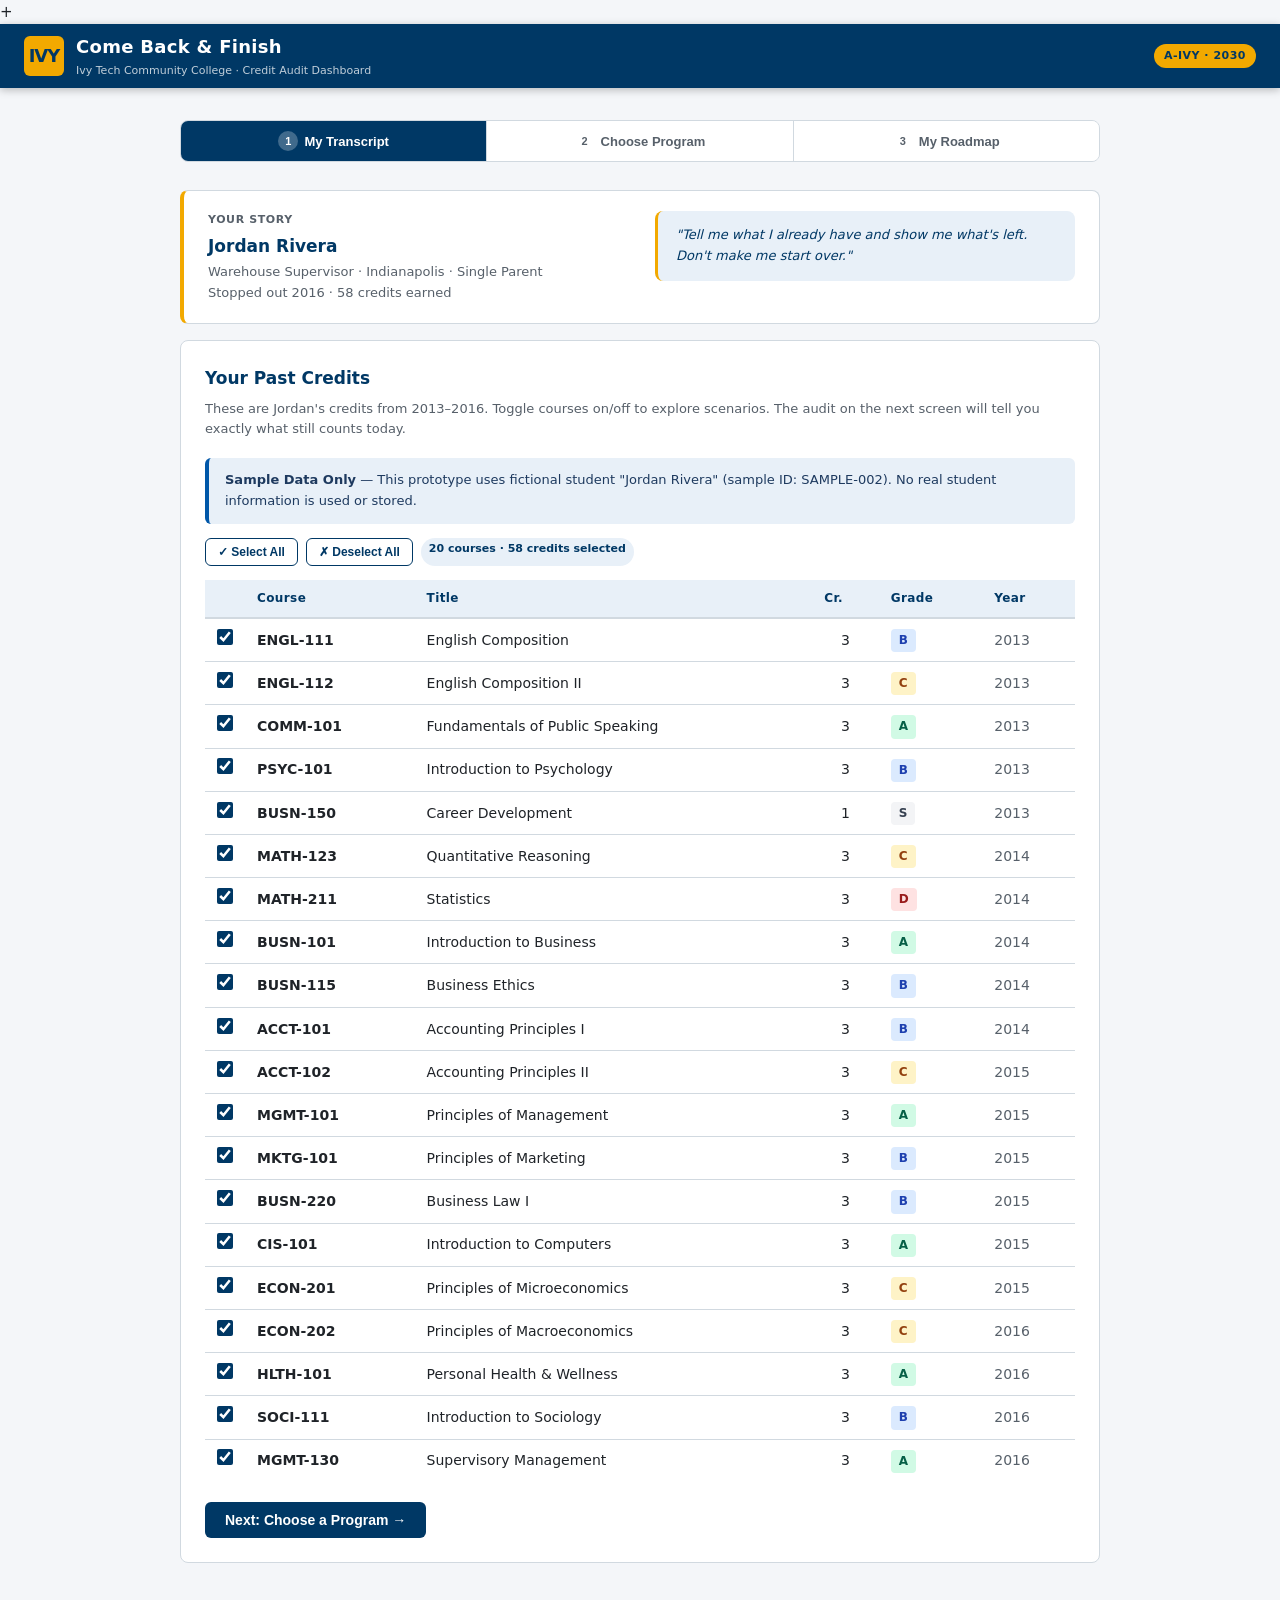
==== Final Prototype.html @ 8b67e79b "Add files via upload" ====
<!DOCTYPE html>
<html lang="en">
<head>
  <meta charset="UTF-8" />
  <meta name="viewport" content="width=device-width, initial-scale=1.0" />
+  <title>Come Back &amp; Finish — Ivy Tech Credit Audit Dashboard</title>
  <style>
    *, *::before, *::after { box-sizing: border-box; margin: 0; padding: 0; }

    :root {
      --ivy-blue:   #003865;
      --ivy-gold:   #F2A900;
      --ivy-light:  #E8F0F8;
      --accent:     #0057A8;
      --success:    #1A7F4B;
      --warning:    #B45309;
      --danger:     #C0392B;
      --muted:      #57606a;
      --border:     #d1d9e0;
      --bg:         #f4f6f9;
      --surface:    #ffffff;
      --text:       #1f2328;
      --radius:     8px;
    }

    body {
      font-family: -apple-system, "Segoe UI", system-ui, sans-serif;
      font-size: 15px;
      line-height: 1.6;
      background: var(--bg);
      color: var(--text);
      min-height: 100vh;
    }

    header {
      background: var(--ivy-blue);
      color: #fff;
      padding: 0 24px;
      display: flex;
      align-items: center;
      justify-content: space-between;
      height: 64px;
      position: sticky;
      top: 0;
      z-index: 100;
      box-shadow: 0 2px 8px rgba(0,0,0,.25);
    }
    .header-brand { display: flex; align-items: center; gap: 12px; }
    .header-brand .logo-mark {
      background: var(--ivy-gold);
      color: var(--ivy-blue);
      font-weight: 800;
      font-size: 18px;
      width: 40px; height: 40px;
      border-radius: 6px;
      display: flex; align-items: center; justify-content: center;
      letter-spacing: -1px;
    }
    .header-brand h1 { font-size: 18px; font-weight: 700; letter-spacing: .3px; }
    .header-brand p  { font-size: 11px; opacity: .75; }
    .header-badge {
      background: var(--ivy-gold);
      color: var(--ivy-blue);
      font-size: 11px;
      font-weight: 700;
      padding: 3px 10px;
      border-radius: 20px;
      letter-spacing: .5px;
    }

    .wrapper { max-width: 960px; margin: 0 auto; padding: 32px 20px 60px; }

    .steps {
      display: flex;
      gap: 0;
      margin-bottom: 28px;
      border-radius: var(--radius);
      overflow: hidden;
      border: 1px solid var(--border);
    }
    .step-btn {
      flex: 1;
      padding: 10px 6px;
      background: var(--surface);
      border: none;
      cursor: pointer;
      font-size: 13px;
      font-weight: 600;
      color: var(--muted);
      border-right: 1px solid var(--border);
      transition: background .2s, color .2s;
      display: flex; align-items: center; justify-content: center; gap: 6px;
    }
    .step-btn:last-child { border-right: none; }
    .step-btn.active { background: var(--ivy-blue); color: #fff; }
    .step-btn.done   { background: var(--success);  color: #fff; }
    .step-num {
      width: 20px; height: 20px;
      border-radius: 50%;
      background: rgba(255,255,255,.25);
      font-size: 11px;
      display: flex; align-items: center; justify-content: center;
      font-weight: 800;
      flex-shrink: 0;
    }

    .card {
      background: var(--surface);
      border: 1px solid var(--border);
      border-radius: var(--radius);
      padding: 24px;
      margin-bottom: 20px;
    }
    .card h2 { font-size: 17px; color: var(--ivy-blue); margin-bottom: 6px; }
    .card p.sub { font-size: 13px; color: var(--muted); margin-bottom: 18px; }

    .view { display: none; }
    .view.active { display: block; }

    table { width: 100%; border-collapse: collapse; font-size: 14px; }
    thead th {
      background: var(--ivy-light);
      color: var(--ivy-blue);
      padding: 9px 12px;
      text-align: left;
      font-weight: 700;
      font-size: 12px;
      letter-spacing: .4px;
      border-bottom: 2px solid var(--border);
    }
    tbody tr { border-bottom: 1px solid var(--border); }
    tbody tr:last-child { border-bottom: none; }
    tbody td { padding: 9px 12px; vertical-align: middle; }
    tbody tr:hover { background: #fafbfc; }

    .grade-badge {
      display: inline-block;
      padding: 2px 8px;
      border-radius: 4px;
      font-size: 12px;
      font-weight: 700;
    }
    .grade-A { background: #d1fae5; color: #065f46; }
    .grade-B { background: #dbeafe; color: #1e40af; }
    .grade-C { background: #fef3c7; color: #92400e; }
    .grade-D { background: #fee2e2; color: #991b1b; }
    .grade-F { background: #f3f4f6; color: #374151; }

    .req-category { margin-bottom: 24px; }
    .req-category h3 {
      font-size: 13px;
      font-weight: 700;
      text-transform: uppercase;
      letter-spacing: .6px;
      color: var(--muted);
      margin-bottom: 10px;
      padding-bottom: 6px;
      border-bottom: 1px solid var(--border);
    }
    .req-item {
      display: flex;
      align-items: flex-start;
      gap: 12px;
      padding: 10px 12px;
      border-radius: 6px;
      margin-bottom: 6px;
      border: 1px solid transparent;
    }
    .req-item.satisfied    { background: #f0fdf4; border-color: #bbf7d0; }
    .req-item.not-satisfied{ background: #fff8f0; border-color: #fed7aa; }
    .req-item.grade-fail   { background: #fef2f2; border-color: #fecaca; }
    .req-icon { font-size: 18px; flex-shrink: 0; margin-top: 1px; }
    .req-info { flex: 1; }
    .req-info .req-title { font-weight: 600; font-size: 14px; }
    .req-info .req-meta  { font-size: 12px; color: var(--muted); margin-top: 2px; }
    .req-credits { font-size: 13px; font-weight: 700; color: var(--muted); flex-shrink: 0; }

    .progress-hero {
      background: linear-gradient(135deg, var(--ivy-blue) 0%, #005aa7 100%);
      color: #fff;
      border-radius: var(--radius);
      padding: 28px 24px;
      margin-bottom: 20px;
      display: flex;
      gap: 32px;
      align-items: center;
      flex-wrap: wrap;
    }
    .progress-hero .big-num   { font-size: 52px; font-weight: 800; line-height: 1; }
    .progress-hero .big-label { font-size: 13px; opacity: .8; margin-top: 4px; }
    .progress-hero .divider   { width: 1px; background: rgba(255,255,255,.2); align-self: stretch; }
    .progress-hero .stats     { display: flex; gap: 28px; flex-wrap: wrap; }
    .progress-hero .stat .val { font-size: 28px; font-weight: 700; }
    .progress-hero .stat .lbl { font-size: 12px; opacity: .75; }

    .progress-bar-wrap { margin-bottom: 20px; }
    .progress-bar-wrap label { font-size: 13px; font-weight: 600; color: var(--muted); display: flex; justify-content: space-between; margin-bottom: 6px; }
    .progress-bar-track { height: 14px; background: var(--border); border-radius: 99px; overflow: hidden; }
    .progress-bar-fill  { height: 100%; border-radius: 99px; background: var(--ivy-gold); transition: width .6s ease; }

    .alert { padding: 12px 16px; border-radius: 6px; font-size: 13px; margin-bottom: 14px; border-left: 4px solid; }
    .alert-warn    { background: #fffbeb; border-color: var(--ivy-gold); color: #78350f; }
    .alert-info    { background: var(--ivy-light); border-color: var(--accent); color: #1e3a5f; }
    .alert-success { background: #f0fdf4; border-color: var(--success); color: #064e3b; }

    .btn {
      display: inline-flex; align-items: center; gap: 7px;
      padding: 10px 20px;
      border-radius: 6px;
      font-size: 14px;
      font-weight: 600;
      cursor: pointer;
      border: none;
      transition: opacity .15s, transform .1s;
    }
    .btn:hover  { opacity: .88; }
    .btn:active { transform: scale(.97); }
    .btn-primary   { background: var(--ivy-blue); color: #fff; }
    .btn-secondary { background: var(--ivy-gold); color: var(--ivy-blue); }
    .btn-outline   { background: transparent; color: var(--ivy-blue); border: 1px solid var(--ivy-blue); }
    .btn-row { display: flex; gap: 10px; flex-wrap: wrap; margin-top: 20px; }

    select {
      padding: 9px 12px;
      border: 1px solid var(--border);
      border-radius: 6px;
      font-size: 14px;
      background: var(--surface);
      color: var(--text);
      width: 100%;
      max-width: 420px;
    }
    .form-group { margin-bottom: 16px; }
    .form-group label { display: block; font-size: 13px; font-weight: 600; margin-bottom: 5px; color: var(--muted); }

    .transcript-actions { display: flex; gap: 8px; margin-bottom: 14px; }
    .tag { display: inline-block; padding: 2px 8px; border-radius: 20px; font-size: 11px; font-weight: 700; background: var(--ivy-light); color: var(--ivy-blue); }

    .legend { display: flex; gap: 16px; flex-wrap: wrap; margin-bottom: 16px; font-size: 12px; }
    .legend-item { display: flex; align-items: center; gap: 5px; }
    .legend-dot  { width: 12px; height: 12px; border-radius: 3px; }

    /* ── Advisor Finding Cards ───────────────────────────────── */
    .finding {
      background: var(--surface);
      border: 1px solid var(--border);
      border-radius: var(--radius);
      margin-bottom: 16px;
      overflow: hidden;
    }
    .finding-header {
      display: flex;
      align-items: center;
      gap: 12px;
      padding: 14px 18px;
      cursor: pointer;
      user-select: none;
    }
    .finding-header:hover { background: #fafbfc; }
    .finding-num {
      width: 28px; height: 28px;
      border-radius: 50%;
      display: flex; align-items: center; justify-content: center;
      font-size: 13px; font-weight: 800;
      flex-shrink: 0;
    }
    .finding-title { font-weight: 700; font-size: 15px; flex: 1; }
    .finding-toggle { font-size: 18px; color: var(--muted); transition: transform .2s; }
    .finding.open .finding-toggle { transform: rotate(180deg); }
    .finding-body { display: none; padding: 0 18px 18px; }
    .finding.open .finding-body { display: block; }
    .finding-row {
      display: flex; gap: 10px;
      padding: 10px 0;
      border-bottom: 1px solid var(--border);
      font-size: 13px;
    }
    .finding-row:last-child { border-bottom: none; }
    .finding-row .fr-label { font-weight: 600; min-width: 110px; flex-shrink: 0; color: var(--muted); font-size: 12px; padding-top: 2px; }
    .finding-row .fr-val   { flex: 1; }
    .schedule-pill {
      display: inline-block;
      padding: 3px 10px;
      border-radius: 20px;
      font-size: 12px;
      font-weight: 600;
      margin: 2px 3px 2px 0;
    }
    .pill-online  { background: #dbeafe; color: #1e40af; }
    .pill-evening { background: #ede9fe; color: #5b21b6; }
    .pill-hybrid  { background: #fef3c7; color: #92400e; }
    .pill-weekend { background: #d1fae5; color: #065f46; }
    .cred-badge {
      display: inline-flex; align-items: center; gap: 6px;
      padding: 6px 12px;
      border-radius: 6px;
      font-size: 13px;
      font-weight: 600;
      margin-bottom: 8px;
    }
    .cred-earned  { background: #d1fae5; color: #065f46; border: 1px solid #6ee7b7; }
    .cred-close   { background: #fef3c7; color: #92400e; border: 1px solid #fcd34d; }
    .hold-box {
      background: #fff8f0;
      border: 1px solid #fed7aa;
      border-radius: 6px;
      padding: 14px 16px;
      margin-bottom: 12px;
    }
    .hold-box .hold-type { font-weight: 700; font-size: 14px; color: var(--danger); margin-bottom: 4px; }
    .hold-box .hold-desc { font-size: 13px; color: var(--text); }

    @media print {
      header, .steps, .btn-row, .transcript-actions { display: none !important; }
      .view { display: block !important; }
      body  { background: #fff; }
    }
    @media (max-width: 600px) {
      .progress-hero { flex-direction: column; gap: 16px; }
      .progress-hero .divider { display: none; }
    }
  </style>
</head>
<body>

<header>
  <div class="header-brand">
    <div class="logo-mark">IVY</div>
    <div>
      <h1>Come Back &amp; Finish</h1>
      <p>Ivy Tech Community College · Credit Audit Dashboard</p>
    </div>
  </div>
  <span class="header-badge">A-IVY · 2030</span>
</header>

<div class="wrapper">

  <div class="steps">
    <button class="step-btn active" onclick="goTo(0)" id="tab0"><span class="step-num">1</span> My Transcript</button>
    <button class="step-btn"        onclick="goTo(1)" id="tab1"><span class="step-num">2</span> Choose Program</button>
    <button class="step-btn"        onclick="goTo(2)" id="tab2"><span class="step-num">3</span> My Roadmap</button>
  </div>

  <!-- VIEW 0 — TRANSCRIPT -->
  <div class="view active" id="view0">
    <div class="card" style="border-left:4px solid var(--ivy-gold);margin-bottom:16px;padding:20px 24px;">
      <div style="display:flex;align-items:flex-start;gap:16px;flex-wrap:wrap;">
        <div style="flex:1;min-width:220px;">
          <div style="font-size:11px;font-weight:700;text-transform:uppercase;letter-spacing:.6px;color:var(--muted);margin-bottom:4px;">Your Story</div>
          <div style="font-size:17px;font-weight:700;color:var(--ivy-blue);">Jordan Rivera</div>
          <div style="font-size:13px;color:var(--muted);margin-top:2px;">Warehouse Supervisor · Indianapolis · Single Parent</div>
          <div style="font-size:13px;color:var(--muted);">Stopped out 2016 · 58 credits earned</div>
        </div>
        <div style="background:var(--ivy-light);border-radius:8px;padding:14px 18px;font-size:13px;color:var(--ivy-blue);max-width:420px;font-style:italic;border-left:3px solid var(--ivy-gold);">
          "Tell me what I already have and show me what's left. Don't make me start over."
        </div>
      </div>
    </div>

    <div class="card">
      <h2>Your Past Credits</h2>
      <p class="sub">These are Jordan's credits from 2013–2016. Toggle courses on/off to explore scenarios. The audit on the next screen will tell you exactly what still counts today.</p>

      <div class="alert alert-info">
        <strong>Sample Data Only</strong> — This prototype uses fictional student "Jordan Rivera" (sample ID: SAMPLE-002). No real student information is used or stored.
      </div>

      <div class="transcript-actions">
        <button class="btn btn-outline" style="font-size:12px;padding:6px 12px;" onclick="toggleAll(true)">✓ Select All</button>
        <button class="btn btn-outline" style="font-size:12px;padding:6px 12px;" onclick="toggleAll(false)">✗ Deselect All</button>
        <span class="tag" id="selected-count">14 courses selected</span>
      </div>

      <table>
        <thead>
          <tr>
            <th></th>
            <th>Course</th>
            <th>Title</th>
            <th>Cr.</th>
            <th>Grade</th>
            <th>Year</th>
          </tr>
        </thead>
        <tbody id="transcript-tbody"></tbody>
      </table>

      <div class="btn-row">
        <button class="btn btn-primary" onclick="goTo(1)">Next: Choose a Program →</button>
      </div>
    </div>
  </div>

  <!-- VIEW 1 — PROGRAM SELECTION -->
  <div class="view" id="view1">
    <div class="card">
      <h2>Choose Your Target Program</h2>
      <p class="sub">Jordan needs a credential for a promotion. Select the program below — the audit will show exactly which of Jordan's 58 credits still count toward it today.</p>

      <div class="form-group">
        <label for="program-select">Program (2024–2025 Catalog)</label>
        <select id="program-select" onchange="onProgramChange()">
          <option value="BUSA-AAS-2024">Business Administration AAS</option>
          <option value="MGMT-CERT-2024">Business Management Certificate</option>
          <option value="ACCT-AAS-2024">Accounting AAS</option>
        </select>
      </div>

      <div id="program-info-box" class="alert alert-info" style="margin-top:0;"></div>

      <div class="btn-row">
        <button class="btn btn-outline" onclick="goTo(0)">← Back</button>
        <button class="btn btn-primary" onclick="runAnalysis()">Analyze My Credits →</button>
      </div>
    </div>
  </div>

  <!-- VIEW 2 — ROADMAP RESULTS -->
  <div class="view" id="view2">
    <div id="results-hero"></div>
    <div id="results-progress"></div>
    <div id="results-alerts"></div>

    <!-- THREE AUDIT SECTIONS -->
    <div id="section-apply"></div>
    <div id="section-expired"></div>
    <div id="section-needed"></div>

    <div class="card" style="border-left:4px solid var(--ivy-gold);">
      <h2>📅 Suggested Next Steps</h2>
      <p class="sub">Based on Jordan's remaining requirements, here's a clear path to the credential.</p>
      <div id="next-steps"></div>
    </div>

    <!-- ADVISOR FINDINGS -->
    <div style="margin-top:8px;">
      <div style="font-size:11px;font-weight:700;text-transform:uppercase;letter-spacing:.7px;color:var(--muted);margin-bottom:12px;padding-left:2px;">Advisor Findings</div>
      <div id="finding-1"></div>
      <div id="finding-2"></div>
      <div id="finding-3"></div>
    </div>

    <div class="btn-row" style="margin-bottom:32px;">
      <button class="btn btn-outline"   onclick="goTo(1)">← Change Program</button>
      <button class="btn btn-secondary" onclick="window.print()">🖨 Print My Roadmap</button>
    </div>
  </div>

</div><!-- /wrapper -->

<script>
// ── SAMPLE DATA — Jordan Rivera (fictional, SAMPLE-002) ──────────
// 58 credits earned 2013–2016 before stopping out
const TRANSCRIPT = [
  // General Education
  { course_id:"ENGL-111", title:"English Composition",            credits:3, grade:"B", year:2013 },
  { course_id:"ENGL-112", title:"English Composition II",         credits:3, grade:"C", year:2013 },
  { course_id:"COMM-101", title:"Fundamentals of Public Speaking",credits:3, grade:"A", year:2013 },
  { course_id:"PSYC-101", title:"Introduction to Psychology",     credits:3, grade:"B", year:2013 },
  { course_id:"BUSN-150", title:"Career Development",             credits:1, grade:"S", year:2013 },
  { course_id:"MATH-123", title:"Quantitative Reasoning",         credits:3, grade:"C", year:2014 },
  { course_id:"MATH-211", title:"Statistics",                     credits:3, grade:"D", year:2014 },
  // Business Core
  { course_id:"BUSN-101", title:"Introduction to Business",       credits:3, grade:"A", year:2014 },
  { course_id:"BUSN-115", title:"Business Ethics",                credits:3, grade:"B", year:2014 },
  { course_id:"ACCT-101", title:"Accounting Principles I",        credits:3, grade:"B", year:2014 },
  { course_id:"ACCT-102", title:"Accounting Principles II",       credits:3, grade:"C", year:2015 },
  { course_id:"MGMT-101", title:"Principles of Management",       credits:3, grade:"A", year:2015 },
  { course_id:"MKTG-101", title:"Principles of Marketing",        credits:3, grade:"B", year:2015 },
  { course_id:"BUSN-220", title:"Business Law I",                 credits:3, grade:"B", year:2015 },
  { course_id:"CIS-101",  title:"Introduction to Computers",      credits:3, grade:"A", year:2015 },
  { course_id:"ECON-201", title:"Principles of Microeconomics",   credits:3, grade:"C", year:2015 },
  { course_id:"ECON-202", title:"Principles of Macroeconomics",   credits:3, grade:"C", year:2016 },
  // Elective / Extra
  { course_id:"HLTH-101", title:"Personal Health & Wellness",     credits:3, grade:"A", year:2016 },
  { course_id:"SOCI-111", title:"Introduction to Sociology",      credits:3, grade:"B", year:2016 },
  { course_id:"MGMT-130", title:"Supervisory Management",         credits:3, grade:"A", year:2016 },
];
// Total: 58 credits (19 × 3 + 1)

const PROGRAMS = {
  "BUSA-AAS-2024": {
    title:"Business Administration AAS", total_credits:60, catalog:"2024-2025",
    description:"Prepares students for careers in business & management. 60 total credit hours required.",
    categories:[
      { name:"General Education Core", courses:[
        { course_id:"ENGL-111", title:"English Composition",            credits:3, min_grade:"D" },
        { course_id:"COMM-101", title:"Fundamentals of Public Speaking",credits:3, min_grade:"D" },
        { course_id:"MATH-123", title:"Quantitative Reasoning",         credits:3, min_grade:"D" },
        { course_id:"PSYC-101", title:"Introduction to Psychology",     credits:3, min_grade:"D" },
      ]},
      { name:"Business Core", courses:[
        { course_id:"BUSN-101", title:"Introduction to Business",    credits:3, min_grade:"D" },
        { course_id:"ACCT-101", title:"Accounting Principles I",     credits:3, min_grade:"D" },
        { course_id:"ACCT-102", title:"Accounting Principles II",    credits:3, min_grade:"D" },
        { course_id:"MGMT-101", title:"Principles of Management",    credits:3, min_grade:"D" },
        { course_id:"MKTG-101", title:"Principles of Marketing",     credits:3, min_grade:"D" },
        { course_id:"BUSN-220", title:"Business Law I",              credits:3, min_grade:"D" },
        { course_id:"CIS-101",  title:"Introduction to Computers",   credits:3, min_grade:"D" },
        { course_id:"ECON-201", title:"Principles of Microeconomics",credits:3, min_grade:"D" },
      ]},
      { name:"Economics & Quantitative", courses:[
        { course_id:"ECON-202", title:"Principles of Macroeconomics",credits:3, min_grade:"D" },
        { course_id:"MATH-211", title:"Statistics",                  credits:3, min_grade:"C", note:"Min. grade C required" },
      ]},
      { name:"Management Concentration", courses:[
        { course_id:"MGMT-201", title:"Human Resource Management", credits:3, min_grade:"D" },
        { course_id:"MGMT-215", title:"Organizational Behavior",   credits:3, min_grade:"D" },
        { course_id:"BUSN-280", title:"Business Communications",   credits:3, min_grade:"D" },
      ]},
      { name:"Capstone & Electives", courses:[
        { course_id:"BUSN-299",    title:"Business Capstone",                      credits:3, min_grade:"D" },
        { course_id:"BUSN-ELEC-1", title:"Business Elective (any BUSN/MGMT 200+)", credits:3, min_grade:"D", is_elective:true },
        { course_id:"BUSN-ELEC-2", title:"Business Elective (any BUSN/MGMT 200+)", credits:3, min_grade:"D", is_elective:true },
      ]},
    ]
  },

  "MGMT-CERT-2024": {
    title:"Business Management Certificate", total_credits:18, catalog:"2024-2025",
    description:"Short-term certificate focused on core management skills. 18 total credit hours.",
    categories:[
      { name:"Required Courses", courses:[
        { course_id:"BUSN-101", title:"Introduction to Business",  credits:3, min_grade:"D" },
        { course_id:"MGMT-101", title:"Principles of Management",  credits:3, min_grade:"D" },
        { course_id:"MGMT-201", title:"Human Resource Management", credits:3, min_grade:"D" },
        { course_id:"MGMT-215", title:"Organizational Behavior",   credits:3, min_grade:"D" },
        { course_id:"BUSN-280", title:"Business Communications",   credits:3, min_grade:"D" },
        { course_id:"MKTG-101", title:"Principles of Marketing",   credits:3, min_grade:"D" },
      ]},
    ]
  },

  "ACCT-AAS-2024": {
    title:"Accounting AAS", total_credits:61, catalog:"2024-2025",
    description:"Prepares students for accounting careers and CPA exam eligibility. 61 total credit hours.",
    categories:[
      { name:"General Education", courses:[
        { course_id:"ENGL-111", title:"English Composition",            credits:3, min_grade:"D" },
        { course_id:"COMM-101", title:"Fundamentals of Public Speaking",credits:3, min_grade:"D" },
        { course_id:"MATH-123", title:"Quantitative Reasoning",         credits:3, min_grade:"D" },
      ]},
      { name:"Accounting Core", courses:[
        { course_id:"ACCT-101", title:"Accounting Principles I",   credits:3, min_grade:"D" },
        { course_id:"ACCT-102", title:"Accounting Principles II",  credits:3, min_grade:"D" },
        { course_id:"ACCT-201", title:"Intermediate Accounting I", credits:3, min_grade:"D" },
        { course_id:"ACCT-202", title:"Intermediate Accounting II",credits:3, min_grade:"D" },
        { course_id:"ACCT-210", title:"Cost Accounting",           credits:3, min_grade:"D" },
        { course_id:"ACCT-220", title:"Tax Accounting",            credits:3, min_grade:"D" },
      ]},
      { name:"Business Support", courses:[
        { course_id:"BUSN-101", title:"Introduction to Business", credits:3, min_grade:"D" },
        { course_id:"BUSN-220", title:"Business Law I",           credits:3, min_grade:"D" },
        { course_id:"CIS-101",  title:"Introduction to Computers",credits:3, min_grade:"D" },
        { course_id:"MATH-211", title:"Statistics",               credits:3, min_grade:"C", note:"Min. grade C required" },
      ]},
      { name:"Capstone", courses:[
        { course_id:"ACCT-299",  title:"Accounting Capstone",        credits:3, min_grade:"D" },
        { course_id:"ACCT-ELEC", title:"Accounting Elective (200+)", credits:4, min_grade:"D", is_elective:true },
      ]},
    ]
  },
};

// ── GRADE HELPERS ────────────────────────────────────────────────
function gradePoints(g) {
  return {"A":4,"A-":3.7,"B+":3.3,"B":3,"B-":2.7,"C+":2.3,"C":2,"C-":1.7,"D+":1.3,"D":1,"D-":0.7,"F":0,"W":0,"I":0}[g] ?? 0;
}
function gradeOk(earned, minGrade) {
  if (!earned || earned==="W" || earned==="I") return false;
  return gradePoints(earned) >= gradePoints(minGrade);
}
function gradeClass(g) {
  if (g==="A") return "grade-A";
  if (g==="B") return "grade-B";
  if (g==="C") return "grade-C";
  if (g==="D") return "grade-D";
  return "grade-F";
}

// ── STATE ────────────────────────────────────────────────────────
let selectedCourses = new Set(TRANSCRIPT.map(c => c.course_id));

// ── NAVIGATION ───────────────────────────────────────────────────
function goTo(n) {
  document.querySelectorAll(".view").forEach((v,i) => v.classList.toggle("active", i===n));
  document.querySelectorAll(".step-btn").forEach((b,i) => {
    b.classList.remove("active","done");
    if (i < n)  b.classList.add("done");
    if (i===n)  b.classList.add("active");
  });
  window.scrollTo({top:0,behavior:"smooth"});
}

// ── TRANSCRIPT VIEW ──────────────────────────────────────────────
function renderTranscript() {
  document.getElementById("transcript-tbody").innerHTML = TRANSCRIPT.map(c => `
    <tr>
      <td style="width:36px;text-align:center;">
        <input type="checkbox" ${selectedCourses.has(c.course_id)?"checked":""}
          onchange="toggleCourse('${c.course_id}',this.checked)"
          style="width:16px;height:16px;cursor:pointer;accent-color:var(--ivy-blue);" />
      </td>
      <td style="font-weight:600;white-space:nowrap;">${c.course_id}</td>
      <td>${c.title}</td>
      <td style="text-align:center;">${c.credits}</td>
      <td><span class="grade-badge ${gradeClass(c.grade)}">${c.grade}</span></td>
      <td style="color:var(--muted);">${c.year}</td>
    </tr>`).join("");
  updateSelectedCount();
}

function toggleCourse(id, checked) {
  checked ? selectedCourses.add(id) : selectedCourses.delete(id);
  updateSelectedCount();
}
function toggleAll(state) {
  TRANSCRIPT.forEach(c => state ? selectedCourses.add(c.course_id) : selectedCourses.delete(c.course_id));
  renderTranscript();
}
function updateSelectedCount() {
  const total = [...selectedCourses].reduce((s,id) => {
    const c = TRANSCRIPT.find(x => x.course_id===id);
    return s + (c ? c.credits : 0);
  }, 0);
  document.getElementById("selected-count").textContent = `${selectedCourses.size} courses · ${total} credits selected`;
}

// ── PROGRAM INFO ─────────────────────────────────────────────────
function onProgramChange() {
  const prog = PROGRAMS[document.getElementById("program-select").value];
  if (prog) document.getElementById("program-info-box").innerHTML =
    `<strong>${prog.title}</strong> — ${prog.description}<br>
     <span style="color:var(--muted);font-size:12px;">Catalog: ${prog.catalog}</span>`;
}

// ── ANALYSIS ENGINE ──────────────────────────────────────────────
function runAnalysis() {
  const prog = PROGRAMS[document.getElementById("program-select").value];
  const myMap = {};
  TRANSCRIPT.forEach(c => { if (selectedCourses.has(c.course_id)) myMap[c.course_id] = c; });

  // Classify every program requirement into one of three buckets
  let applyItems   = [];   // ✅ Credits That Apply
  let expiredItems = [];   // ⚠️ No Longer Count (grade too low)
  let neededItems  = [];   // 📋 Still Needed
  let satisfiedCredits = 0;

  prog.categories.forEach(cat => {
    cat.courses.forEach(req => {
      if (req.is_elective) {
        neededItems.push({ ...req, category: cat.name, reason: `Choose any ${req.course_id.startsWith("ACCT")?"ACCT":"BUSN or MGMT"} 200+ level course` });
        return;
      }
      const taken = myMap[req.course_id];
      if (taken) {
        if (gradeOk(taken.grade, req.min_grade)) {
          satisfiedCredits += req.credits;
          applyItems.push({ ...req, category: cat.name, earnedGrade: taken.grade, earnedYear: taken.year });
        } else {
          expiredItems.push({ ...req, category: cat.name, earnedGrade: taken.grade, earnedYear: taken.year });
        }
      } else {
        neededItems.push({ ...req, category: cat.name });
      }
    });
  });

  // Also find transcript courses that don't match any program requirement
  const allReqIds = new Set(prog.categories.flatMap(c => c.courses.map(r => r.course_id)));
  const extraCourses = TRANSCRIPT.filter(c =>
    selectedCourses.has(c.course_id) && !allReqIds.has(c.course_id)
  );

  const retakeCredits = expiredItems.reduce((s,r) => s+r.credits, 0);
  const stillNeeded   = neededItems.reduce((s,r) => s+r.credits, 0) + retakeCredits;
  const pct           = Math.round((satisfiedCredits / prog.total_credits) * 100);
  const semLeft       = Math.ceil(stillNeeded / 15);

  // ── HERO ─────────────────────────────────────────────────────────
  document.getElementById("results-hero").innerHTML = `
    <div class="progress-hero">
      <div>
        <div class="big-num">${satisfiedCredits}</div>
        <div class="big-label">credits apply toward<br><strong>${prog.title}</strong></div>
      </div>
      <div class="divider"></div>
      <div class="stats">
        <div class="stat"><div class="val">${stillNeeded}</div><div class="lbl">credits remaining</div></div>
        <div class="stat"><div class="val">${pct}%</div><div class="lbl">complete</div></div>
        <div class="stat"><div class="val">~${semLeft}</div><div class="lbl">semester${semLeft!==1?"s":""} to finish</div></div>
      </div>
    </div>`;

  // ── PROGRESS BAR ─────────────────────────────────────────────────
  document.getElementById("results-progress").innerHTML = `
    <div class="progress-bar-wrap">
      <label>
        <span>Progress toward ${prog.title}</span>
        <span>${satisfiedCredits} of ${prog.total_credits} required credits complete</span>
      </label>
      <div class="progress-bar-track">
        <div class="progress-bar-fill" style="width:${pct}%;"></div>
      </div>
    </div>`;

  // ── TOP ALERTS ────────────────────────────────────────────────────
  let alertsHtml = "";
  if (pct >= 60) alertsHtml += `<div class="alert alert-success"><strong>You're closer than you think.</strong> ${satisfiedCredits} of your past credits still count today — you're ${pct}% of the way there.</div>`;
  alertsHtml += `<div class="alert alert-info"><strong>Planning tool only.</strong> Final credit evaluation is performed by an Ivy Tech academic advisor. <a href="#" style="color:var(--accent);">Schedule an advising appointment →</a></div>`;
  document.getElementById("results-alerts").innerHTML = alertsHtml;

  // ── SECTION 1: CREDITS THAT APPLY ────────────────────────────────
  const applyRows = applyItems.map(r => `
    <div class="req-item satisfied">
      <span class="req-icon">✓</span>
      <div class="req-info">
        <div class="req-title">${r.course_id} · ${r.title}</div>
        <div class="req-meta"><span style="color:var(--muted);">${r.category}</span> · Completed ${r.earnedYear} · Grade: <strong>${r.earnedGrade}</strong></div>
      </div>
      <div class="req-credits">${r.credits} cr.</div>
    </div>`).join("");

  document.getElementById("section-apply").innerHTML = `
    <div class="card" style="border-left:4px solid var(--success);">
      <div style="display:flex;align-items:baseline;justify-content:space-between;margin-bottom:6px;">
        <h2 style="color:var(--success);">✅ Credits That Apply</h2>
        <span style="font-size:13px;font-weight:700;color:var(--success);">${applyItems.length} courses · ${satisfiedCredits} credits</span>
      </div>
      <p class="sub">These past credits count toward the ${prog.title} today. No action needed.</p>
      ${applyRows || '<p style="color:var(--muted);font-size:13px;">None of your selected courses match this program\'s requirements.</p>'}
    </div>`;

  // ── SECTION 2: NO LONGER COUNT ────────────────────────────────────
  const noLongerRows = expiredItems.map(r => `
    <div class="req-item grade-fail">
      <span class="req-icon">⚠</span>
      <div class="req-info">
        <div class="req-title">${r.course_id} · ${r.title}</div>
        <div class="req-meta"><span style="color:var(--muted);">${r.category}</span> · Grade earned: <strong>${r.earnedGrade}</strong> · Minimum required: <strong>${r.min_grade}</strong>${r.note?" · <em>"+r.note+"</em>":""} — retake needed</div>
      </div>
      <div class="req-credits">${r.credits} cr.</div>
    </div>`).join("");

  const extraRows = extraCourses.map(c => `
    <div class="req-item" style="background:#f8f9fa;border-color:var(--border);">
      <span class="req-icon" style="color:var(--muted);">—</span>
      <div class="req-info">
        <div class="req-title" style="color:var(--muted);">${c.course_id} · ${c.title}</div>
        <div class="req-meta">Taken ${c.year} · Grade ${c.grade} · Not required for this program — may count as free elective credit</div>
      </div>
      <div class="req-credits" style="color:var(--muted);">${c.credits} cr.</div>
    </div>`).join("");

  document.getElementById("section-expired").innerHTML = `
    <div class="card" style="border-left:4px solid var(--danger);">
      <div style="display:flex;align-items:baseline;justify-content:space-between;margin-bottom:6px;">
        <h2 style="color:var(--danger);">⚠️ No Longer Count</h2>
        <span style="font-size:13px;font-weight:700;color:var(--danger);">${expiredItems.length + extraCourses.length} courses flagged</span>
      </div>
      <p class="sub">These courses were taken but either don't meet the grade requirement for this program, or aren't part of this program's requirements.</p>
      ${noLongerRows || ""}
      ${extraRows || ""}
      ${(!noLongerRows && !extraRows) ? '<p style="color:var(--success);font-size:13px;">None — all your courses either apply or are still needed.</p>' : ""}
    </div>`;

  // ── SECTION 3: STILL NEEDED ───────────────────────────────────────
  const neededRows = neededItems.map(r => `
    <div class="req-item not-satisfied">
      <span class="req-icon">○</span>
      <div class="req-info">
        <div class="req-title">${r.is_elective ? r.title : r.course_id+" · "+r.title}</div>
        <div class="req-meta"><span style="color:var(--muted);">${r.category}</span>${r.reason?" · "+r.reason:r.note?" · <em>"+r.note+"</em>":""}</div>
      </div>
      <div class="req-credits">${r.credits} cr.</div>
    </div>`).join("");

  // Also list grade-fail courses as needing retake
  const retakeRows = expiredItems.map(r => `
    <div class="req-item grade-fail">
      <span class="req-icon">↺</span>
      <div class="req-info">
        <div class="req-title">Retake: ${r.course_id} · ${r.title}</div>
        <div class="req-meta">Earned ${r.earnedGrade} · Need ${r.min_grade} or better${r.note?" · <em>"+r.note+"</em>":""}</div>
      </div>
      <div class="req-credits">${r.credits} cr.</div>
    </div>`).join("");

  document.getElementById("section-needed").innerHTML = `
    <div class="card" style="border-left:4px solid var(--warning);">
      <div style="display:flex;align-items:baseline;justify-content:space-between;margin-bottom:6px;">
        <h2 style="color:var(--warning);">📋 Still Needed</h2>
        <span style="font-size:13px;font-weight:700;color:var(--warning);">${neededItems.length + expiredItems.length} courses · ${stillNeeded} credits</span>
      </div>
      <p class="sub">These are the only courses standing between Jordan and the ${prog.title}.</p>
      ${retakeRows}
      ${neededRows || '<p style="color:var(--success);font-size:13px;">All program requirements are satisfied!</p>'}
    </div>`;

  // ── NEXT STEPS ────────────────────────────────────────────────────
  const steps = [];
  expiredItems.forEach(w => steps.push(`<li><strong>Retake ${w.course_id}</strong> — need grade ${w.min_grade} or better (earned ${w.earnedGrade})</li>`));
  neededItems.slice(0,4).forEach(r => steps.push(`<li>Complete <strong>${r.is_elective ? r.title : r.course_id+" "+r.title}</strong></li>`));
  if (neededItems.length > 4) steps.push(`<li>…and ${neededItems.length-4} more course${neededItems.length-4!==1?"s":""}</li>`);
  steps.push(`<li><a href="#" style="color:var(--accent);">Meet with an Ivy Tech academic advisor</a> to confirm credit acceptance and build your official plan</li>`);
  steps.push(`<li>Apply for re-enrollment at <a href="https://www.ivytech.edu" style="color:var(--accent);">ivytech.edu</a></li>`);
  document.getElementById("next-steps").innerHTML = `<ol style="padding-left:20px;line-height:2;">${steps.join("")}</ol>`;

  // ── FINDING 1: SCHEDULE FLEXIBILITY ──────────────────────────────
  document.getElementById("finding-1").innerHTML = `
    <div class="finding open" id="f1">
      <div class="finding-header" onclick="toggleFinding('f1')">
        <div class="finding-num" style="background:#ede9fe;color:#5b21b6;">1</div>
        <div class="finding-title">🕐 Schedule Options That Fit Around Your Job</div>
        <span class="finding-toggle">▾</span>
      </div>
      <div class="finding-body">
        <p style="font-size:13px;color:var(--muted);margin-bottom:14px;">
          The plan assumes full-time, daytime attendance — but Jordan works. Here are the formats Ivy Tech offers for every remaining required course:
        </p>
        <div class="finding-row">
          <div class="fr-label">Available formats</div>
          <div class="fr-val">
            <span class="schedule-pill pill-online">100% Online</span>
            <span class="schedule-pill pill-evening">Evening (after 5pm)</span>
            <span class="schedule-pill pill-hybrid">Hybrid (online + 1 day/wk)</span>
            <span class="schedule-pill pill-weekend">Weekend sections</span>
          </div>
        </div>
        <div class="finding-row">
          <div class="fr-label">Part-time path</div>
          <div class="fr-val">Taking <strong>2 courses per semester</strong> (6 credits), Jordan could finish in <strong>${Math.ceil(stillNeeded / 6)} semesters</strong> (~${Math.ceil(stillNeeded / 6 / 2)} years) while working full-time.</div>
        </div>
        <div class="finding-row">
          <div class="fr-label">Full-time path</div>
          <div class="fr-val">Taking <strong>5 courses per semester</strong> (15 credits), finish in <strong>~${semLeft} semester${semLeft!==1?"s":""}</strong>.</div>
        </div>
        <div class="finding-row">
          <div class="fr-label">Recommended</div>
          <div class="fr-val">Start with <strong>2 online courses</strong> next term to re-establish enrollment. All of Jordan's remaining required courses have online or evening sections.</div>
        </div>
        <div class="finding-row">
          <div class="fr-label">Ask your advisor</div>
          <div class="fr-val"><a href="#" style="color:var(--accent);">Search the schedule builder for evening/online sections →</a></div>
        </div>
      </div>
    </div>`;

  // ── FINDING 2: SHORTEST PATH + STACKABLE CREDENTIALS ─────────────
  // Check if Jordan already qualifies for the Mgmt Certificate (needs BUSN-101, MGMT-101, MKTG-101, MGMT-201, MGMT-215, BUSN-280)
  const mgmtCertReqs  = ["BUSN-101","MGMT-101","MKTG-101"];
  const certSatisfied = mgmtCertReqs.filter(id => {
    const t = myMap[id];
    return t && gradeOk(t.grade, "D");
  });
  const certMissing   = ["MGMT-201","MGMT-215","BUSN-280"]; // never in Jordan's transcript
  const certCreditsLeft = certMissing.length * 3;

  document.getElementById("finding-2").innerHTML = `
    <div class="finding" id="f2">
      <div class="finding-header" onclick="toggleFinding('f2')">
        <div class="finding-num" style="background:#d1fae5;color:#065f46;">2</div>
        <div class="finding-title">🏁 Shortest Path to a Credential</div>
        <span class="finding-toggle">▾</span>
      </div>
      <div class="finding-body">
        <p style="font-size:13px;color:var(--muted);margin-bottom:14px;">
          Jordan doesn't have to wait until the full AAS to earn a credential. Here's what's already within reach:
        </p>

        <div class="cred-badge cred-close" style="display:flex;">
          <span>📜</span>
          <span>Business Management Certificate (18 cr.) — only <strong>${certCreditsLeft} credits away</strong></span>
        </div>
        <div class="finding-row">
          <div class="fr-label">Already have</div>
          <div class="fr-val">${certSatisfied.map(id => `<strong>${id}</strong>`).join(", ")} — ${certSatisfied.length * 3} of 18 credits satisfied</div>
        </div>
        <div class="finding-row">
          <div class="fr-label">Still need</div>
          <div class="fr-val">${certMissing.map(id => `<strong>${id}</strong>`).join(", ")} (${certCreditsLeft} credits)</div>
        </div>
        <div class="finding-row">
          <div class="fr-label">Why it matters</div>
          <div class="fr-val">The Certificate stacks directly into the AAS — every credit counts toward both. Jordan could earn a credential in <strong>~1 semester</strong>, then continue toward the full degree.</div>
        </div>

        <div class="cred-badge cred-earned" style="display:flex;margin-top:14px;">
          <span>✓</span>
          <span>${prog.title} — ${satisfiedCredits} of ${prog.total_credits} credits complete (${pct}%)</span>
        </div>
        <div class="finding-row">
          <div class="fr-label">Fastest finish</div>
          <div class="fr-val">Complete the Management Certificate first (${certCreditsLeft} cr.), then finish the remaining ${stillNeeded - certCreditsLeft > 0 ? stillNeeded - certCreditsLeft : 0} credits for the full AAS. Total path: <strong>${stillNeeded} credits</strong>.</div>
        </div>
        <div class="finding-row">
          <div class="fr-label">Ask your advisor</div>
          <div class="fr-val"><a href="#" style="color:var(--accent);">Confirm stackable certificate eligibility →</a></div>
        </div>
      </div>
    </div>`;

  // ── FINDING 3: ACCOUNT HOLD ───────────────────────────────────────
  document.getElementById("finding-3").innerHTML = `
    <div class="finding" id="f3">
      <div class="finding-header" onclick="toggleFinding('f3')">
        <div class="finding-num" style="background:#fee2e2;color:#991b1b;">3</div>
        <div class="finding-title">🔒 You Have an Old Hold on Your Account</div>
        <span class="finding-toggle">▾</span>
      </div>
      <div class="finding-body">
        <p style="font-size:13px;color:var(--muted);margin-bottom:14px;">
          A hold from 2016 is still active. This does <strong>not</strong> erase your credits — but it will block registration until it's cleared. Here's what it likely means and what to do.
        </p>

        <div class="hold-box">
          <div class="hold-type">Most common hold type for stopped-out students: Financial Hold</div>
          <div class="hold-desc">An unpaid balance from a prior term — often as small as a library fee, parking fine, or a small remaining balance after financial aid. It does not affect your transcript or credit history.</div>
        </div>

        <div class="finding-row">
          <div class="fr-label">What it blocks</div>
          <div class="fr-val">Registration for new classes and release of official transcripts. It does <strong>not</strong> delete your credits.</div>
        </div>
        <div class="finding-row">
          <div class="fr-label">Who can help</div>
          <div class="fr-val">
            <strong>Student Accounts / Bursar's Office</strong> — to identify and pay any balance<br>
            <strong>Financial Aid Office</strong> — if the hold is related to aid overpayment or Satisfactory Academic Progress (SAP)<br>
            <strong>Registrar's Office</strong> — if it's an administrative or records hold
          </div>
        </div>
        <div class="finding-row">
          <div class="fr-label">What to do next</div>
          <div class="fr-val">
            <ol style="padding-left:16px;line-height:1.9;">
              <li>Log in to <a href="https://my.ivytech.edu" style="color:var(--accent);">my.ivytech.edu</a> and go to <strong>Student Records → Holds</strong> to see the exact hold type and amount</li>
              <li>Call or visit the <strong>Bursar's Office</strong> at your nearest campus to ask about a payment plan — many holds under $500 can be resolved same-day</li>
              <li>Ask about the <strong>Fresh Start</strong> or <strong>Reconnect</strong> programs — Ivy Tech sometimes waives older balances for returning adults</li>
              <li>Once cleared, your account unlocks immediately and you can register</li>
            </ol>
          </div>
        </div>
        <div class="finding-row">
          <div class="fr-label">Important</div>
          <div class="fr-val">Don't let the hold stop you from starting the conversation. Advisors can begin your credit audit and build your plan <em>before</em> the hold is cleared.</div>
        </div>
      </div>
    </div>`;

  goTo(2);
}

function toggleFinding(id) {
  document.getElementById(id).classList.toggle("open");
}

// ── INIT ─────────────────────────────────────────────────────────
renderTranscript();
onProgramChange();
</script>
</body>
</html>
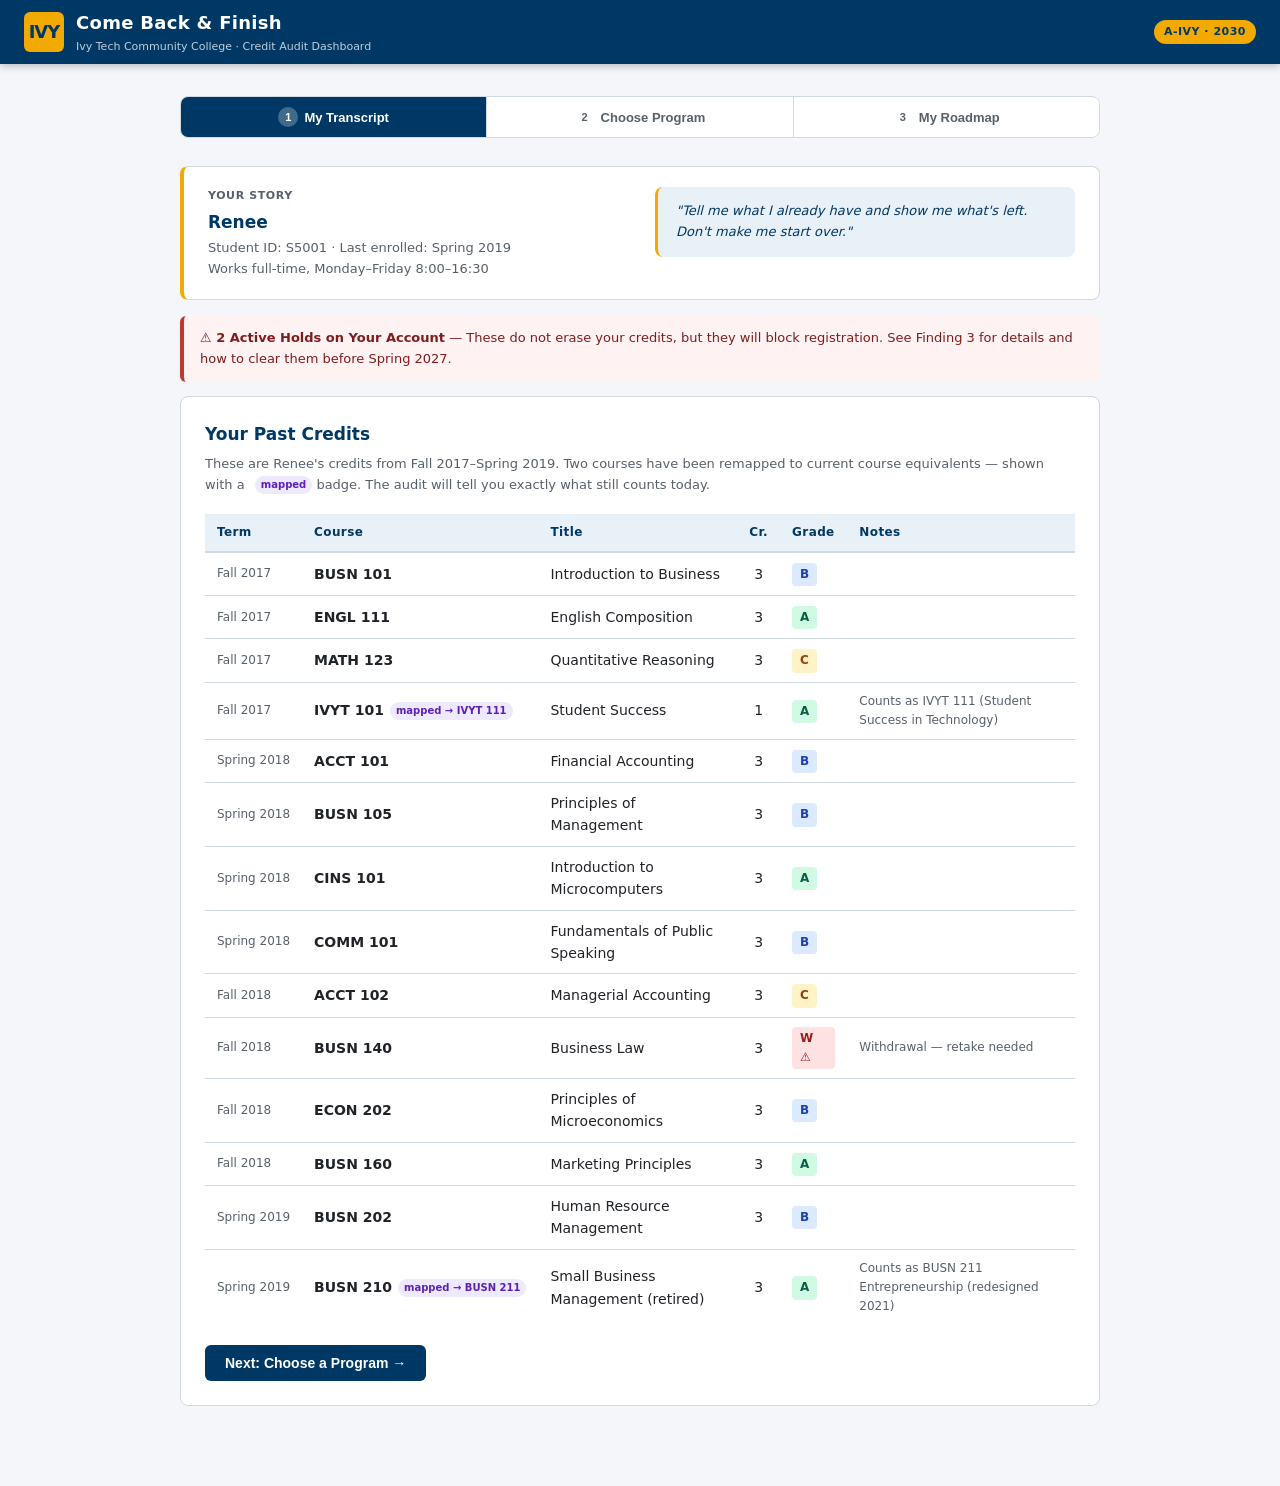
==== commit 1700060e: "Updating codebase and adding presentation" ====
--- a/Final Prototype.html
+++ b/Final Prototype.html
@@ -3,7 +3,7 @@
 <head>
   <meta charset="UTF-8" />
   <meta name="viewport" content="width=device-width, initial-scale=1.0" />
-+  <title>Come Back &amp; Finish — Ivy Tech Credit Audit Dashboard</title>
+  <title>Come Back &amp; Finish — Ivy Tech Credit Audit Dashboard</title>
   <style>
     *, *::before, *::after { box-sizing: border-box; margin: 0; padding: 0; }
 
@@ -143,8 +143,20 @@
     .grade-A { background: #d1fae5; color: #065f46; }
     .grade-B { background: #dbeafe; color: #1e40af; }
     .grade-C { background: #fef3c7; color: #92400e; }
-    .grade-D { background: #fee2e2; color: #991b1b; }
-    .grade-F { background: #f3f4f6; color: #374151; }
+    .grade-W { background: #fee2e2; color: #991b1b; }
+    .grade-other { background: #f3f4f6; color: #374151; }
+
+    .mapped-tag {
+      display: inline-block;
+      font-size: 10px;
+      font-weight: 700;
+      padding: 1px 6px;
+      border-radius: 20px;
+      background: #ede9fe;
+      color: #5b21b6;
+      margin-left: 6px;
+      vertical-align: middle;
+    }
 
     .req-category { margin-bottom: 24px; }
     .req-category h3 {
@@ -169,6 +181,7 @@
     .req-item.satisfied    { background: #f0fdf4; border-color: #bbf7d0; }
     .req-item.not-satisfied{ background: #fff8f0; border-color: #fed7aa; }
     .req-item.grade-fail   { background: #fef2f2; border-color: #fecaca; }
+    .req-item.extra        { background: #f8f9fa; border-color: var(--border); }
     .req-icon { font-size: 18px; flex-shrink: 0; margin-top: 1px; }
     .req-info { flex: 1; }
     .req-info .req-title { font-weight: 600; font-size: 14px; }
@@ -202,6 +215,7 @@
     .alert-warn    { background: #fffbeb; border-color: var(--ivy-gold); color: #78350f; }
     .alert-info    { background: var(--ivy-light); border-color: var(--accent); color: #1e3a5f; }
     .alert-success { background: #f0fdf4; border-color: var(--success); color: #064e3b; }
+    .alert-danger  { background: #fef2f2; border-color: var(--danger); color: #7f1d1d; }
 
     .btn {
       display: inline-flex; align-items: center; gap: 7px;
@@ -233,12 +247,7 @@
     .form-group { margin-bottom: 16px; }
     .form-group label { display: block; font-size: 13px; font-weight: 600; margin-bottom: 5px; color: var(--muted); }
 
-    .transcript-actions { display: flex; gap: 8px; margin-bottom: 14px; }
     .tag { display: inline-block; padding: 2px 8px; border-radius: 20px; font-size: 11px; font-weight: 700; background: var(--ivy-light); color: var(--ivy-blue); }
-
-    .legend { display: flex; gap: 16px; flex-wrap: wrap; margin-bottom: 16px; font-size: 12px; }
-    .legend-item { display: flex; align-items: center; gap: 5px; }
-    .legend-dot  { width: 12px; height: 12px; border-radius: 3px; }
 
     /* ── Advisor Finding Cards ───────────────────────────────── */
     .finding {
@@ -289,7 +298,7 @@
     .pill-online  { background: #dbeafe; color: #1e40af; }
     .pill-evening { background: #ede9fe; color: #5b21b6; }
     .pill-hybrid  { background: #fef3c7; color: #92400e; }
-    .pill-weekend { background: #d1fae5; color: #065f46; }
+    .pill-inperson { background: #f3f4f6; color: #374151; }
     .cred-badge {
       display: inline-flex; align-items: center; gap: 6px;
       padding: 6px 12px;
@@ -307,11 +316,24 @@
       padding: 14px 16px;
       margin-bottom: 12px;
     }
+    .hold-box.hold-danger {
+      background: #fef2f2;
+      border-color: #fecaca;
+    }
     .hold-box .hold-type { font-weight: 700; font-size: 14px; color: var(--danger); margin-bottom: 4px; }
     .hold-box .hold-desc { font-size: 13px; color: var(--text); }
 
+    .sched-table { width: 100%; border-collapse: collapse; font-size: 13px; margin-top: 10px; }
+    .sched-table th { background: var(--ivy-light); color: var(--ivy-blue); padding: 7px 10px; text-align: left; font-size: 11px; font-weight: 700; letter-spacing: .4px; border-bottom: 2px solid var(--border); }
+    .sched-table td { padding: 7px 10px; border-bottom: 1px solid var(--border); }
+    .sched-table tr:last-child td { border-bottom: none; }
+    .sched-table .ok-row  { background: #f0fdf4; }
+    .sched-table .bad-row { background: #fff8f0; }
+    .conflict-label { font-size: 11px; font-weight: 700; color: var(--danger); }
+    .ok-label       { font-size: 11px; font-weight: 700; color: var(--success); }
+
     @media print {
-      header, .steps, .btn-row, .transcript-actions { display: none !important; }
+      header, .steps, .btn-row { display: none !important; }
       .view { display: block !important; }
       body  { background: #fff; }
     }
@@ -348,9 +370,9 @@
       <div style="display:flex;align-items:flex-start;gap:16px;flex-wrap:wrap;">
         <div style="flex:1;min-width:220px;">
           <div style="font-size:11px;font-weight:700;text-transform:uppercase;letter-spacing:.6px;color:var(--muted);margin-bottom:4px;">Your Story</div>
-          <div style="font-size:17px;font-weight:700;color:var(--ivy-blue);">Jordan Rivera</div>
-          <div style="font-size:13px;color:var(--muted);margin-top:2px;">Warehouse Supervisor · Indianapolis · Single Parent</div>
-          <div style="font-size:13px;color:var(--muted);">Stopped out 2016 · 58 credits earned</div>
+          <div style="font-size:17px;font-weight:700;color:var(--ivy-blue);">Renee</div>
+          <div style="font-size:13px;color:var(--muted);margin-top:2px;">Student ID: S5001 · Last enrolled: Spring 2019</div>
+          <div style="font-size:13px;color:var(--muted);">Works full-time, Monday–Friday 8:00–16:30</div>
         </div>
         <div style="background:var(--ivy-light);border-radius:8px;padding:14px 18px;font-size:13px;color:var(--ivy-blue);max-width:420px;font-style:italic;border-left:3px solid var(--ivy-gold);">
           "Tell me what I already have and show me what's left. Don't make me start over."
@@ -358,29 +380,23 @@
       </div>
     </div>
 
+    <div class="alert alert-danger">
+      <strong>⚠ 2 Active Holds on Your Account</strong> — These do not erase your credits, but they will block registration. See Finding 3 for details and how to clear them before Spring 2027.
+    </div>
+
     <div class="card">
       <h2>Your Past Credits</h2>
-      <p class="sub">These are Jordan's credits from 2013–2016. Toggle courses on/off to explore scenarios. The audit on the next screen will tell you exactly what still counts today.</p>
-
-      <div class="alert alert-info">
-        <strong>Sample Data Only</strong> — This prototype uses fictional student "Jordan Rivera" (sample ID: SAMPLE-002). No real student information is used or stored.
-      </div>
-
-      <div class="transcript-actions">
-        <button class="btn btn-outline" style="font-size:12px;padding:6px 12px;" onclick="toggleAll(true)">✓ Select All</button>
-        <button class="btn btn-outline" style="font-size:12px;padding:6px 12px;" onclick="toggleAll(false)">✗ Deselect All</button>
-        <span class="tag" id="selected-count">14 courses selected</span>
-      </div>
+      <p class="sub">These are Renee's credits from Fall 2017–Spring 2019. Two courses have been remapped to current course equivalents — shown with a <span class="mapped-tag">mapped</span> badge. The audit will tell you exactly what still counts today.</p>
 
       <table>
         <thead>
           <tr>
-            <th></th>
+            <th>Term</th>
             <th>Course</th>
             <th>Title</th>
             <th>Cr.</th>
             <th>Grade</th>
-            <th>Year</th>
+            <th>Notes</th>
           </tr>
         </thead>
         <tbody id="transcript-tbody"></tbody>
@@ -396,14 +412,14 @@
   <div class="view" id="view1">
     <div class="card">
       <h2>Choose Your Target Program</h2>
-      <p class="sub">Jordan needs a credential for a promotion. Select the program below — the audit will show exactly which of Jordan's 58 credits still count toward it today.</p>
+      <p class="sub">Renee's goal is to finish a credential that helps get promoted at work. Select a program below — the audit shows exactly which of Renee's credits still count toward it today.</p>
 
       <div class="form-group">
-        <label for="program-select">Program (2024–2025 Catalog)</label>
+        <label for="program-select">Program (Current Catalog)</label>
         <select id="program-select" onchange="onProgramChange()">
-          <option value="BUSA-AAS-2024">Business Administration AAS</option>
-          <option value="MGMT-CERT-2024">Business Management Certificate</option>
-          <option value="ACCT-AAS-2024">Accounting AAS</option>
+          <option value="BUSA-AAS">Business Administration (AAS) — 60 credits</option>
+          <option value="BUSOPS-CERT">Business Operations (Certificate) — 18 credits</option>
+          <option value="HR-TECH-CERT">Human Resources (Technical Certificate) — 15 credits</option>
         </select>
       </div>
 
@@ -424,12 +440,12 @@
 
     <!-- THREE AUDIT SECTIONS -->
     <div id="section-apply"></div>
-    <div id="section-expired"></div>
+    <div id="section-nocount"></div>
     <div id="section-needed"></div>
 
     <div class="card" style="border-left:4px solid var(--ivy-gold);">
       <h2>📅 Suggested Next Steps</h2>
-      <p class="sub">Based on Jordan's remaining requirements, here's a clear path to the credential.</p>
+      <p class="sub">Based on Renee's remaining requirements, here's a clear path to the credential.</p>
       <div id="next-steps"></div>
     </div>
 
@@ -450,216 +466,268 @@
 </div><!-- /wrapper -->
 
 <script>
-// ── SAMPLE DATA — Jordan Rivera (fictional, SAMPLE-002) ──────────
-// 58 credits earned 2013–2016 before stopping out
+// ═══════════════════════════════════════════════════════════════
+// ACTUAL CASE DATA — Renee, Student S5001
+// Source: older_transcript.csv, course_mapping.csv,
+//         program_requirements.csv, spring_2027_schedule.csv,
+//         holds.csv, student.csv
+// ═══════════════════════════════════════════════════════════════
+
+// Course equivalency mapping (retired → current)
+const COURSE_MAPPING = {
+  "BUSN 210": { current: "BUSN 211", note: "Small Business Management was redesigned in 2021 and counts as BUSN 211 Entrepreneurship." },
+  "IVYT 101": { current: "IVYT 111", note: "Student Success was replaced by IVYT 111 and still meets the requirement." },
+  "CINS 101": { current: "CINS 101", note: "No change." },
+};
+
+// Renee's actual transcript — older_transcript.csv
+// IVYT 101 → IVYT 111, BUSN 210 → BUSN 211 per course_mapping.csv
 const TRANSCRIPT = [
-  // General Education
-  { course_id:"ENGL-111", title:"English Composition",            credits:3, grade:"B", year:2013 },
-  { course_id:"ENGL-112", title:"English Composition II",         credits:3, grade:"C", year:2013 },
-  { course_id:"COMM-101", title:"Fundamentals of Public Speaking",credits:3, grade:"A", year:2013 },
-  { course_id:"PSYC-101", title:"Introduction to Psychology",     credits:3, grade:"B", year:2013 },
-  { course_id:"BUSN-150", title:"Career Development",             credits:1, grade:"S", year:2013 },
-  { course_id:"MATH-123", title:"Quantitative Reasoning",         credits:3, grade:"C", year:2014 },
-  { course_id:"MATH-211", title:"Statistics",                     credits:3, grade:"D", year:2014 },
-  // Business Core
-  { course_id:"BUSN-101", title:"Introduction to Business",       credits:3, grade:"A", year:2014 },
-  { course_id:"BUSN-115", title:"Business Ethics",                credits:3, grade:"B", year:2014 },
-  { course_id:"ACCT-101", title:"Accounting Principles I",        credits:3, grade:"B", year:2014 },
-  { course_id:"ACCT-102", title:"Accounting Principles II",       credits:3, grade:"C", year:2015 },
-  { course_id:"MGMT-101", title:"Principles of Management",       credits:3, grade:"A", year:2015 },
-  { course_id:"MKTG-101", title:"Principles of Marketing",        credits:3, grade:"B", year:2015 },
-  { course_id:"BUSN-220", title:"Business Law I",                 credits:3, grade:"B", year:2015 },
-  { course_id:"CIS-101",  title:"Introduction to Computers",      credits:3, grade:"A", year:2015 },
-  { course_id:"ECON-201", title:"Principles of Microeconomics",   credits:3, grade:"C", year:2015 },
-  { course_id:"ECON-202", title:"Principles of Macroeconomics",   credits:3, grade:"C", year:2016 },
-  // Elective / Extra
-  { course_id:"HLTH-101", title:"Personal Health & Wellness",     credits:3, grade:"A", year:2016 },
-  { course_id:"SOCI-111", title:"Introduction to Sociology",      credits:3, grade:"B", year:2016 },
-  { course_id:"MGMT-130", title:"Supervisory Management",         credits:3, grade:"A", year:2016 },
+  { course_id:"BUSN 101",  mapped_id:"BUSN 101",  title:"Introduction to Business",         credits:3, grade:"B",  term:"Fall 2017",   mapped:false },
+  { course_id:"ENGL 111",  mapped_id:"ENGL 111",  title:"English Composition",              credits:3, grade:"A",  term:"Fall 2017",   mapped:false },
+  { course_id:"MATH 123",  mapped_id:"MATH 123",  title:"Quantitative Reasoning",           credits:3, grade:"C",  term:"Fall 2017",   mapped:false },
+  { course_id:"IVYT 101",  mapped_id:"IVYT 111",  title:"Student Success",                  credits:1, grade:"A",  term:"Fall 2017",   mapped:true,  map_note:"Counts as IVYT 111 (Student Success in Technology)" },
+  { course_id:"ACCT 101",  mapped_id:"ACCT 101",  title:"Financial Accounting",             credits:3, grade:"B",  term:"Spring 2018", mapped:false },
+  { course_id:"BUSN 105",  mapped_id:"BUSN 105",  title:"Principles of Management",         credits:3, grade:"B",  term:"Spring 2018", mapped:false },
+  { course_id:"CINS 101",  mapped_id:"CINS 101",  title:"Introduction to Microcomputers",   credits:3, grade:"A",  term:"Spring 2018", mapped:false },
+  { course_id:"COMM 101",  mapped_id:"COMM 101",  title:"Fundamentals of Public Speaking",  credits:3, grade:"B",  term:"Spring 2018", mapped:false },
+  { course_id:"ACCT 102",  mapped_id:"ACCT 102",  title:"Managerial Accounting",            credits:3, grade:"C",  term:"Fall 2018",   mapped:false },
+  { course_id:"BUSN 140",  mapped_id:"BUSN 140",  title:"Business Law",                     credits:3, grade:"W",  term:"Fall 2018",   mapped:false },
+  { course_id:"ECON 202",  mapped_id:"ECON 202",  title:"Principles of Microeconomics",     credits:3, grade:"B",  term:"Fall 2018",   mapped:false },
+  { course_id:"BUSN 160",  mapped_id:"BUSN 160",  title:"Marketing Principles",             credits:3, grade:"A",  term:"Fall 2018",   mapped:false },
+  { course_id:"BUSN 202",  mapped_id:"BUSN 202",  title:"Human Resource Management",        credits:3, grade:"B",  term:"Spring 2019", mapped:false },
+  { course_id:"BUSN 210",  mapped_id:"BUSN 211",  title:"Small Business Management (retired)", credits:3, grade:"A", term:"Spring 2019", mapped:true, map_note:"Counts as BUSN 211 Entrepreneurship (redesigned 2021)" },
 ];
-// Total: 58 credits (19 × 3 + 1)
-
+
+// ── Active holds — holds.csv ──────────────────────────────────
+const HOLDS = [
+  {
+    code: "BUR-PAST",
+    name: "Bursar Past Due",
+    placed: "June 2019",
+    blocks: "Registration and transcripts",
+    plain: "You owe $214.00 from Spring 2019.",
+    office: "Bursar's Office",
+    how_to_clear: "Pay the balance or ask about the Returning Student Balance Forgiveness Program"
+  },
+  {
+    code: "ADM-RE",
+    name: "Readmission Required",
+    placed: "January 2021",
+    blocks: "Registration",
+    plain: "You have been away more than two years, so you need to update your application.",
+    office: "Admissions Office",
+    how_to_clear: "Submit the short readmission form online at ivytech.edu"
+  }
+];
+
+// ── Spring 2027 schedule — spring_2027_schedule.csv ───────────
+// Renee works Mon–Fri 8:00–16:30 → daytime in-person sections conflict
+const SPRING_2027 = {
+  "BUSN 140": [
+    { section:"01", format:"In person, day",  days:"Mon/Wed", times:"10:00–11:15", length:"16 weeks", works_for_renee: false, conflict_reason:"Daytime in-person conflicts with work schedule" },
+    { section:"40", format:"Online",          days:"Anytime", times:"",             length:"8 weeks (second half)", works_for_renee: true },
+  ],
+  "BUSN 230": [
+    { section:"40",  format:"In person, evening", days:"Tue", times:"18:00–20:45", length:"16 weeks", works_for_renee: true },
+    { section:"OL1", format:"Online",              days:"Anytime", times:"",         length:"16 weeks", works_for_renee: true },
+  ],
+  "BUSN 250": [
+    { section:"OL1", format:"Online",          days:"Anytime",   times:"",           length:"8 weeks (first half)",  works_for_renee: true },
+    { section:"01",  format:"In person, day",  days:"Tue/Thu",   times:"13:00–14:15",length:"16 weeks", works_for_renee: false, conflict_reason:"Daytime in-person conflicts with work schedule" },
+  ],
+  "PSYC 101": [
+    { section:"OL1", format:"Online",           days:"Anytime", times:"",            length:"8 weeks (first half)", works_for_renee: true },
+    { section:"45",  format:"Hybrid, evening",  days:"Thu",     times:"18:00–19:15", length:"16 weeks", works_for_renee: true },
+  ],
+  "BUSN 280": [
+    { section:"01",  format:"In person, day", days:"Fri", times:"09:00–11:45", length:"16 weeks", works_for_renee: false, conflict_reason:"Daytime in-person conflicts with work schedule" },
+    { section:"OL1", format:"Online",          days:"Anytime", times:"",         length:"16 weeks", works_for_renee: true },
+  ],
+  "IVYT 111": [
+    { section:"OL1", format:"Online", days:"Anytime", times:"", length:"8 weeks (first half)", works_for_renee: true },
+  ],
+  "ACCT 101": [
+    { section:"40", format:"In person, evening", days:"Mon", times:"18:00–20:45", length:"16 weeks", works_for_renee: true },
+  ],
+};
+
+// ── Program requirements — program_requirements.csv ──────────
 const PROGRAMS = {
-  "BUSA-AAS-2024": {
-    title:"Business Administration AAS", total_credits:60, catalog:"2024-2025",
-    description:"Prepares students for careers in business & management. 60 total credit hours required.",
-    categories:[
-      { name:"General Education Core", courses:[
-        { course_id:"ENGL-111", title:"English Composition",            credits:3, min_grade:"D" },
-        { course_id:"COMM-101", title:"Fundamentals of Public Speaking",credits:3, min_grade:"D" },
-        { course_id:"MATH-123", title:"Quantitative Reasoning",         credits:3, min_grade:"D" },
-        { course_id:"PSYC-101", title:"Introduction to Psychology",     credits:3, min_grade:"D" },
+  "BUSA-AAS": {
+    title: "Business Administration (AAS)",
+    credential_type: "Degree",
+    total_credits: 60,
+    description: "Prepares students for careers in business & management. 60 total credit hours required.",
+    categories: [
+      { name: "General Education", courses: [
+        { course_id:"ENGL 111", title:"English Composition",             credits:3 },
+        { course_id:"MATH 123", title:"Quantitative Reasoning",          credits:3 },
+        { course_id:"COMM 101", title:"Fundamentals of Public Speaking", credits:3 },
+        { course_id:"ECON 202", title:"Principles of Microeconomics",    credits:3 },
+        { course_id:"PSYC 101", title:"Introduction to Psychology",      credits:3 },
+        { course_id:"IVYT 111", title:"Student Success in Technology",   credits:1 },
       ]},
-      { name:"Business Core", courses:[
-        { course_id:"BUSN-101", title:"Introduction to Business",    credits:3, min_grade:"D" },
-        { course_id:"ACCT-101", title:"Accounting Principles I",     credits:3, min_grade:"D" },
-        { course_id:"ACCT-102", title:"Accounting Principles II",    credits:3, min_grade:"D" },
-        { course_id:"MGMT-101", title:"Principles of Management",    credits:3, min_grade:"D" },
-        { course_id:"MKTG-101", title:"Principles of Marketing",     credits:3, min_grade:"D" },
-        { course_id:"BUSN-220", title:"Business Law I",              credits:3, min_grade:"D" },
-        { course_id:"CIS-101",  title:"Introduction to Computers",   credits:3, min_grade:"D" },
-        { course_id:"ECON-201", title:"Principles of Microeconomics",credits:3, min_grade:"D" },
+      { name: "Business Core", courses: [
+        { course_id:"BUSN 101", title:"Introduction to Business",        credits:3 },
+        { course_id:"BUSN 105", title:"Principles of Management",        credits:3 },
+        { course_id:"ACCT 101", title:"Financial Accounting",            credits:3 },
+        { course_id:"ACCT 102", title:"Managerial Accounting",           credits:3 },
+        { course_id:"BUSN 140", title:"Business Law",                    credits:3 },
+        { course_id:"BUSN 160", title:"Marketing Principles",            credits:3 },
+        { course_id:"CINS 101", title:"Introduction to Microcomputers",  credits:3 },
       ]},
-      { name:"Economics & Quantitative", courses:[
-        { course_id:"ECON-202", title:"Principles of Macroeconomics",credits:3, min_grade:"D" },
-        { course_id:"MATH-211", title:"Statistics",                  credits:3, min_grade:"C", note:"Min. grade C required" },
+      { name: "Concentration", courses: [
+        { course_id:"BUSN 202", title:"Human Resource Management",       credits:3 },
+        { course_id:"BUSN 211", title:"Entrepreneurship",                credits:3 },
+        { course_id:"BUSN 230", title:"Organizational Behavior",         credits:3 },
+        { course_id:"BUSN 250", title:"Business Ethics",                 credits:3 },
       ]},
-      { name:"Management Concentration", courses:[
-        { course_id:"MGMT-201", title:"Human Resource Management", credits:3, min_grade:"D" },
-        { course_id:"MGMT-215", title:"Organizational Behavior",   credits:3, min_grade:"D" },
-        { course_id:"BUSN-280", title:"Business Communications",   credits:3, min_grade:"D" },
+      { name: "Capstone", courses: [
+        { course_id:"BUSN 280", title:"Business Capstone",               credits:3 },
       ]},
-      { name:"Capstone & Electives", courses:[
-        { course_id:"BUSN-299",    title:"Business Capstone",                      credits:3, min_grade:"D" },
-        { course_id:"BUSN-ELEC-1", title:"Business Elective (any BUSN/MGMT 200+)", credits:3, min_grade:"D", is_elective:true },
-        { course_id:"BUSN-ELEC-2", title:"Business Elective (any BUSN/MGMT 200+)", credits:3, min_grade:"D", is_elective:true },
+      { name: "Electives", courses: [
+        { course_id:"BUSN-ELEC-1", title:"Any BUSN or ACCT course",      credits:3, is_elective:true },
+        { course_id:"ANY-ELEC-1",  title:"Any course (free elective)",   credits:3, is_elective:true },
       ]},
     ]
   },
 
-  "MGMT-CERT-2024": {
-    title:"Business Management Certificate", total_credits:18, catalog:"2024-2025",
-    description:"Short-term certificate focused on core management skills. 18 total credit hours.",
-    categories:[
-      { name:"Required Courses", courses:[
-        { course_id:"BUSN-101", title:"Introduction to Business",  credits:3, min_grade:"D" },
-        { course_id:"MGMT-101", title:"Principles of Management",  credits:3, min_grade:"D" },
-        { course_id:"MGMT-201", title:"Human Resource Management", credits:3, min_grade:"D" },
-        { course_id:"MGMT-215", title:"Organizational Behavior",   credits:3, min_grade:"D" },
-        { course_id:"BUSN-280", title:"Business Communications",   credits:3, min_grade:"D" },
-        { course_id:"MKTG-101", title:"Principles of Marketing",   credits:3, min_grade:"D" },
+  "BUSOPS-CERT": {
+    title: "Business Operations (Certificate)",
+    credential_type: "Certificate",
+    total_credits: 18,
+    description: "Core business skills certificate. 18 total credit hours required.",
+    categories: [
+      { name: "Required", courses: [
+        { course_id:"BUSN 101", title:"Introduction to Business",        credits:3 },
+        { course_id:"BUSN 105", title:"Principles of Management",        credits:3 },
+        { course_id:"ACCT 101", title:"Financial Accounting",            credits:3 },
+        { course_id:"BUSN 160", title:"Marketing Principles",            credits:3 },
+        { course_id:"CINS 101", title:"Introduction to Microcomputers",  credits:3 },
+        { course_id:"ENGL 111", title:"English Composition",             credits:3 },
       ]},
     ]
   },
 
-  "ACCT-AAS-2024": {
-    title:"Accounting AAS", total_credits:61, catalog:"2024-2025",
-    description:"Prepares students for accounting careers and CPA exam eligibility. 61 total credit hours.",
-    categories:[
-      { name:"General Education", courses:[
-        { course_id:"ENGL-111", title:"English Composition",            credits:3, min_grade:"D" },
-        { course_id:"COMM-101", title:"Fundamentals of Public Speaking",credits:3, min_grade:"D" },
-        { course_id:"MATH-123", title:"Quantitative Reasoning",         credits:3, min_grade:"D" },
-      ]},
-      { name:"Accounting Core", courses:[
-        { course_id:"ACCT-101", title:"Accounting Principles I",   credits:3, min_grade:"D" },
-        { course_id:"ACCT-102", title:"Accounting Principles II",  credits:3, min_grade:"D" },
-        { course_id:"ACCT-201", title:"Intermediate Accounting I", credits:3, min_grade:"D" },
-        { course_id:"ACCT-202", title:"Intermediate Accounting II",credits:3, min_grade:"D" },
-        { course_id:"ACCT-210", title:"Cost Accounting",           credits:3, min_grade:"D" },
-        { course_id:"ACCT-220", title:"Tax Accounting",            credits:3, min_grade:"D" },
-      ]},
-      { name:"Business Support", courses:[
-        { course_id:"BUSN-101", title:"Introduction to Business", credits:3, min_grade:"D" },
-        { course_id:"BUSN-220", title:"Business Law I",           credits:3, min_grade:"D" },
-        { course_id:"CIS-101",  title:"Introduction to Computers",credits:3, min_grade:"D" },
-        { course_id:"MATH-211", title:"Statistics",               credits:3, min_grade:"C", note:"Min. grade C required" },
-      ]},
-      { name:"Capstone", courses:[
-        { course_id:"ACCT-299",  title:"Accounting Capstone",        credits:3, min_grade:"D" },
-        { course_id:"ACCT-ELEC", title:"Accounting Elective (200+)", credits:4, min_grade:"D", is_elective:true },
+  "HR-TECH-CERT": {
+    title: "Human Resources (Technical Certificate)",
+    credential_type: "Technical Certificate",
+    total_credits: 15,
+    description: "Focused on HR management and organizational skills. 15 total credit hours required.",
+    categories: [
+      { name: "Required", courses: [
+        { course_id:"BUSN 105", title:"Principles of Management",        credits:3 },
+        { course_id:"BUSN 202", title:"Human Resource Management",       credits:3 },
+        { course_id:"BUSN 140", title:"Business Law",                    credits:3 },
+        { course_id:"BUSN 230", title:"Organizational Behavior",         credits:3 },
+        { course_id:"COMM 101", title:"Fundamentals of Public Speaking", credits:3 },
       ]},
     ]
   },
 };
 
-// ── GRADE HELPERS ────────────────────────────────────────────────
-function gradePoints(g) {
-  return {"A":4,"A-":3.7,"B+":3.3,"B":3,"B-":2.7,"C+":2.3,"C":2,"C-":1.7,"D+":1.3,"D":1,"D-":0.7,"F":0,"W":0,"I":0}[g] ?? 0;
+// ── Grade helpers ─────────────────────────────────────────────
+function gradeClass(g) {
+  if (g === "A") return "grade-A";
+  if (g === "B") return "grade-B";
+  if (g === "C") return "grade-C";
+  if (g === "W") return "grade-W";
+  return "grade-other";
 }
-function gradeOk(earned, minGrade) {
-  if (!earned || earned==="W" || earned==="I") return false;
-  return gradePoints(earned) >= gradePoints(minGrade);
+
+function gradeApplies(g) {
+  // W (Withdrawal) does not satisfy a requirement
+  return g !== "W" && g !== "F" && g !== "I";
 }
-function gradeClass(g) {
-  if (g==="A") return "grade-A";
-  if (g==="B") return "grade-B";
-  if (g==="C") return "grade-C";
-  if (g==="D") return "grade-D";
-  return "grade-F";
-}
-
-// ── STATE ────────────────────────────────────────────────────────
-let selectedCourses = new Set(TRANSCRIPT.map(c => c.course_id));
-
-// ── NAVIGATION ───────────────────────────────────────────────────
+
+// ── Navigation ────────────────────────────────────────────────
 function goTo(n) {
-  document.querySelectorAll(".view").forEach((v,i) => v.classList.toggle("active", i===n));
+  document.querySelectorAll(".view").forEach((v,i) => v.classList.toggle("active", i === n));
   document.querySelectorAll(".step-btn").forEach((b,i) => {
     b.classList.remove("active","done");
     if (i < n)  b.classList.add("done");
-    if (i===n)  b.classList.add("active");
+    if (i === n) b.classList.add("active");
   });
-  window.scrollTo({top:0,behavior:"smooth"});
+  window.scrollTo({ top: 0, behavior: "smooth" });
 }
 
-// ── TRANSCRIPT VIEW ──────────────────────────────────────────────
+// ── Transcript view ───────────────────────────────────────────
 function renderTranscript() {
   document.getElementById("transcript-tbody").innerHTML = TRANSCRIPT.map(c => `
     <tr>
-      <td style="width:36px;text-align:center;">
-        <input type="checkbox" ${selectedCourses.has(c.course_id)?"checked":""}
-          onchange="toggleCourse('${c.course_id}',this.checked)"
-          style="width:16px;height:16px;cursor:pointer;accent-color:var(--ivy-blue);" />
-      </td>
-      <td style="font-weight:600;white-space:nowrap;">${c.course_id}</td>
+      <td style="color:var(--muted);font-size:12px;white-space:nowrap;">${c.term}</td>
+      <td style="font-weight:600;white-space:nowrap;">${c.course_id}${c.mapped ? `<span class="mapped-tag">mapped → ${c.mapped_id}</span>` : ""}</td>
       <td>${c.title}</td>
       <td style="text-align:center;">${c.credits}</td>
-      <td><span class="grade-badge ${gradeClass(c.grade)}">${c.grade}</span></td>
-      <td style="color:var(--muted);">${c.year}</td>
+      <td><span class="grade-badge ${gradeClass(c.grade)}">${c.grade}${c.grade === "W" ? " ⚠" : ""}</span></td>
+      <td style="font-size:12px;color:var(--muted);">${c.mapped ? c.map_note : (c.grade === "W" ? "Withdrawal — retake needed" : "")}</td>
     </tr>`).join("");
-  updateSelectedCount();
 }
 
-function toggleCourse(id, checked) {
-  checked ? selectedCourses.add(id) : selectedCourses.delete(id);
-  updateSelectedCount();
-}
-function toggleAll(state) {
-  TRANSCRIPT.forEach(c => state ? selectedCourses.add(c.course_id) : selectedCourses.delete(c.course_id));
-  renderTranscript();
-}
-function updateSelectedCount() {
-  const total = [...selectedCourses].reduce((s,id) => {
-    const c = TRANSCRIPT.find(x => x.course_id===id);
-    return s + (c ? c.credits : 0);
-  }, 0);
-  document.getElementById("selected-count").textContent = `${selectedCourses.size} courses · ${total} credits selected`;
-}
-
-// ── PROGRAM INFO ─────────────────────────────────────────────────
+// ── Program info box ──────────────────────────────────────────
 function onProgramChange() {
   const prog = PROGRAMS[document.getElementById("program-select").value];
   if (prog) document.getElementById("program-info-box").innerHTML =
-    `<strong>${prog.title}</strong> — ${prog.description}<br>
-     <span style="color:var(--muted);font-size:12px;">Catalog: ${prog.catalog}</span>`;
+    `<strong>${prog.title}</strong> (${prog.credential_type}) — ${prog.description}`;
 }
 
-// ── ANALYSIS ENGINE ──────────────────────────────────────────────
+// ── Analysis engine ───────────────────────────────────────────
 function runAnalysis() {
   const prog = PROGRAMS[document.getElementById("program-select").value];
+
+  // Build lookup by MAPPED course id (after equivalency resolution)
   const myMap = {};
-  TRANSCRIPT.forEach(c => { if (selectedCourses.has(c.course_id)) myMap[c.course_id] = c; });
-
-  // Classify every program requirement into one of three buckets
+  TRANSCRIPT.forEach(c => { myMap[c.mapped_id] = c; });
+
   let applyItems   = [];   // ✅ Credits That Apply
-  let expiredItems = [];   // ⚠️ No Longer Count (grade too low)
+  let noCountItems = [];   // ⚠️ No Longer Count (withdrawal / not in program)
   let neededItems  = [];   // 📋 Still Needed
   let satisfiedCredits = 0;
+  let elective_busn_filled = false;
+  let elective_any_filled  = false;
 
   prog.categories.forEach(cat => {
     cat.courses.forEach(req => {
       if (req.is_elective) {
-        neededItems.push({ ...req, category: cat.name, reason: `Choose any ${req.course_id.startsWith("ACCT")?"ACCT":"BUSN or MGMT"} 200+ level course` });
+        // Check if any transcript course not already applied can fill elective
+        const isAnyElec = req.course_id === "ANY-ELEC-1";
+        const isBusnElec = req.course_id === "BUSN-ELEC-1";
+
+        const filler = TRANSCRIPT.find(c => {
+          if (!gradeApplies(c.grade)) return false;
+          // already matched a required slot?
+          const alreadyUsed = applyItems.some(a => a.mapped_id === c.mapped_id);
+          if (alreadyUsed) return false;
+          if (isBusnElec) return c.mapped_id.startsWith("BUSN") || c.mapped_id.startsWith("ACCT");
+          return true; // any course
+        });
+
+        if (filler) {
+          satisfiedCredits += req.credits;
+          applyItems.push({ ...req, category: cat.name, earnedGrade: filler.grade,
+            earnedTerm: filler.term, mapped_id: filler.mapped_id,
+            display_title: `${filler.mapped_id} · ${filler.title} (as ${req.title})` });
+        } else {
+          neededItems.push({ ...req, category: cat.name });
+        }
         return;
       }
+
       const taken = myMap[req.course_id];
       if (taken) {
-        if (gradeOk(taken.grade, req.min_grade)) {
+        if (gradeApplies(taken.grade)) {
           satisfiedCredits += req.credits;
-          applyItems.push({ ...req, category: cat.name, earnedGrade: taken.grade, earnedYear: taken.year });
+          applyItems.push({ ...req, category: cat.name, earnedGrade: taken.grade,
+            earnedTerm: taken.term, mapped_id: taken.mapped_id,
+            was_mapped: taken.mapped, map_note: taken.map_note,
+            display_title: taken.mapped
+              ? `${taken.course_id} → ${taken.mapped_id} · ${req.title}`
+              : `${req.course_id} · ${req.title}` });
         } else {
-          expiredItems.push({ ...req, category: cat.name, earnedGrade: taken.grade, earnedYear: taken.year });
+          // Grade W or F — does not satisfy
+          noCountItems.push({ ...req, category: cat.name, earnedGrade: taken.grade,
+            earnedTerm: taken.term, reason: taken.grade === "W" ? "Withdrawal — course must be retaken" : "Grade does not meet requirement" });
         }
       } else {
         neededItems.push({ ...req, category: cat.name });
@@ -667,18 +735,25 @@
     });
   });
 
-  // Also find transcript courses that don't match any program requirement
-  const allReqIds = new Set(prog.categories.flatMap(c => c.courses.map(r => r.course_id)));
-  const extraCourses = TRANSCRIPT.filter(c =>
-    selectedCourses.has(c.course_id) && !allReqIds.has(c.course_id)
-  );
-
-  const retakeCredits = expiredItems.reduce((s,r) => s+r.credits, 0);
-  const stillNeeded   = neededItems.reduce((s,r) => s+r.credits, 0) + retakeCredits;
-  const pct           = Math.round((satisfiedCredits / prog.total_credits) * 100);
-  const semLeft       = Math.ceil(stillNeeded / 15);
-
-  // ── HERO ─────────────────────────────────────────────────────────
+  // Courses in transcript that have no place in this program and no grade issues
+  const allReqMappedIds = new Set(prog.categories.flatMap(c =>
+    c.courses.filter(r => !r.is_elective).map(r => r.course_id)
+  ));
+  const extraCourses = TRANSCRIPT.filter(c => {
+    if (!gradeApplies(c.grade)) return false;
+    if (allReqMappedIds.has(c.mapped_id)) return false;
+    // Not already counted as elective filler
+    const usedAsElective = applyItems.some(a => a.mapped_id === c.mapped_id && a.is_elective);
+    return !usedAsElective;
+  });
+
+  const retakeCredits  = noCountItems.reduce((s, r) => s + r.credits, 0);
+  const stillNeeded    = neededItems.reduce((s, r) => s + r.credits, 0) + retakeCredits;
+  const pct            = Math.round((satisfiedCredits / prog.total_credits) * 100);
+  const semLeftFT      = Math.ceil(stillNeeded / 15);
+  const semLeftPT      = Math.ceil(stillNeeded / 6);
+
+  // ── HERO ───────────────────────────────────────────────────────
   document.getElementById("results-hero").innerHTML = `
     <div class="progress-hero">
       <div>
@@ -689,11 +764,11 @@
       <div class="stats">
         <div class="stat"><div class="val">${stillNeeded}</div><div class="lbl">credits remaining</div></div>
         <div class="stat"><div class="val">${pct}%</div><div class="lbl">complete</div></div>
-        <div class="stat"><div class="val">~${semLeft}</div><div class="lbl">semester${semLeft!==1?"s":""} to finish</div></div>
+        <div class="stat"><div class="val">~${semLeftFT}</div><div class="lbl">semester${semLeftFT !== 1 ? "s" : ""} (full-time)</div></div>
       </div>
     </div>`;
 
-  // ── PROGRESS BAR ─────────────────────────────────────────────────
+  // ── PROGRESS BAR ───────────────────────────────────────────────
   document.getElementById("results-progress").innerHTML = `
     <div class="progress-bar-wrap">
       <label>
@@ -705,19 +780,20 @@
       </div>
     </div>`;
 
-  // ── TOP ALERTS ────────────────────────────────────────────────────
+  // ── TOP ALERTS ─────────────────────────────────────────────────
   let alertsHtml = "";
   if (pct >= 60) alertsHtml += `<div class="alert alert-success"><strong>You're closer than you think.</strong> ${satisfiedCredits} of your past credits still count today — you're ${pct}% of the way there.</div>`;
+  alertsHtml += `<div class="alert alert-danger"><strong>⚠ 2 Active Holds — Clear These Before Registering.</strong> See Finding 3 below. Holds do not erase your credits.</div>`;
   alertsHtml += `<div class="alert alert-info"><strong>Planning tool only.</strong> Final credit evaluation is performed by an Ivy Tech academic advisor. <a href="#" style="color:var(--accent);">Schedule an advising appointment →</a></div>`;
   document.getElementById("results-alerts").innerHTML = alertsHtml;
 
-  // ── SECTION 1: CREDITS THAT APPLY ────────────────────────────────
+  // ── SECTION 1: CREDITS THAT APPLY ──────────────────────────────
   const applyRows = applyItems.map(r => `
     <div class="req-item satisfied">
       <span class="req-icon">✓</span>
       <div class="req-info">
-        <div class="req-title">${r.course_id} · ${r.title}</div>
-        <div class="req-meta"><span style="color:var(--muted);">${r.category}</span> · Completed ${r.earnedYear} · Grade: <strong>${r.earnedGrade}</strong></div>
+        <div class="req-title">${r.display_title}${r.was_mapped ? ' <span class="mapped-tag">mapped</span>' : ''}</div>
+        <div class="req-meta"><span style="color:var(--muted);">${r.category}</span> · ${r.earnedTerm} · Grade: <strong>${r.earnedGrade}</strong>${r.was_mapped ? " · " + r.map_note : ""}</div>
       </div>
       <div class="req-credits">${r.credits} cr.</div>
     </div>`).join("");
@@ -729,60 +805,59 @@
         <span style="font-size:13px;font-weight:700;color:var(--success);">${applyItems.length} courses · ${satisfiedCredits} credits</span>
       </div>
       <p class="sub">These past credits count toward the ${prog.title} today. No action needed.</p>
-      ${applyRows || '<p style="color:var(--muted);font-size:13px;">None of your selected courses match this program\'s requirements.</p>'}
+      ${applyRows || '<p style="color:var(--muted);font-size:13px;">None of your credits match this program\'s requirements.</p>'}
     </div>`;
 
-  // ── SECTION 2: NO LONGER COUNT ────────────────────────────────────
-  const noLongerRows = expiredItems.map(r => `
+  // ── SECTION 2: NO LONGER COUNT / ISSUES ────────────────────────
+  const noCountRows = noCountItems.map(r => `
     <div class="req-item grade-fail">
       <span class="req-icon">⚠</span>
       <div class="req-info">
         <div class="req-title">${r.course_id} · ${r.title}</div>
-        <div class="req-meta"><span style="color:var(--muted);">${r.category}</span> · Grade earned: <strong>${r.earnedGrade}</strong> · Minimum required: <strong>${r.min_grade}</strong>${r.note?" · <em>"+r.note+"</em>":""} — retake needed</div>
+        <div class="req-meta"><span style="color:var(--muted);">${r.category}</span> · ${r.earnedTerm} · Grade earned: <strong>${r.earnedGrade}</strong> · ${r.reason} — retake required</div>
       </div>
       <div class="req-credits">${r.credits} cr.</div>
     </div>`).join("");
 
   const extraRows = extraCourses.map(c => `
-    <div class="req-item" style="background:#f8f9fa;border-color:var(--border);">
+    <div class="req-item extra">
       <span class="req-icon" style="color:var(--muted);">—</span>
       <div class="req-info">
         <div class="req-title" style="color:var(--muted);">${c.course_id} · ${c.title}</div>
-        <div class="req-meta">Taken ${c.year} · Grade ${c.grade} · Not required for this program — may count as free elective credit</div>
+        <div class="req-meta">${c.term} · Grade ${c.grade} · Not required for this program — may count as free elective or toward a different credential</div>
       </div>
       <div class="req-credits" style="color:var(--muted);">${c.credits} cr.</div>
     </div>`).join("");
 
-  document.getElementById("section-expired").innerHTML = `
+  document.getElementById("section-nocount").innerHTML = `
     <div class="card" style="border-left:4px solid var(--danger);">
       <div style="display:flex;align-items:baseline;justify-content:space-between;margin-bottom:6px;">
-        <h2 style="color:var(--danger);">⚠️ No Longer Count</h2>
-        <span style="font-size:13px;font-weight:700;color:var(--danger);">${expiredItems.length + extraCourses.length} courses flagged</span>
-      </div>
-      <p class="sub">These courses were taken but either don't meet the grade requirement for this program, or aren't part of this program's requirements.</p>
-      ${noLongerRows || ""}
-      ${extraRows || ""}
-      ${(!noLongerRows && !extraRows) ? '<p style="color:var(--success);font-size:13px;">None — all your courses either apply or are still needed.</p>' : ""}
+        <h2 style="color:var(--danger);">⚠️ Credits That Don't Count Here</h2>
+        <span style="font-size:13px;font-weight:700;color:var(--danger);">${noCountItems.length + extraCourses.length} courses flagged</span>
+      </div>
+      <p class="sub">These were taken but don't satisfy a requirement for the selected program — either due to a grade issue (W) or they're not part of this program.</p>
+      ${noCountRows}
+      ${extraRows}
+      ${(!noCountRows && !extraRows) ? '<p style="color:var(--success);font-size:13px;">None — all your courses either apply directly or are still needed.</p>' : ""}
     </div>`;
 
-  // ── SECTION 3: STILL NEEDED ───────────────────────────────────────
+  // ── SECTION 3: STILL NEEDED ────────────────────────────────────
+  const retakeRows = noCountItems.map(r => `
+    <div class="req-item grade-fail">
+      <span class="req-icon">↺</span>
+      <div class="req-info">
+        <div class="req-title">Retake: ${r.course_id} · ${r.title}</div>
+        <div class="req-meta">Grade earned: <strong>${r.earnedGrade}</strong> · ${r.reason}</div>
+      </div>
+      <div class="req-credits">${r.credits} cr.</div>
+    </div>`).join("");
+
   const neededRows = neededItems.map(r => `
     <div class="req-item not-satisfied">
       <span class="req-icon">○</span>
       <div class="req-info">
-        <div class="req-title">${r.is_elective ? r.title : r.course_id+" · "+r.title}</div>
-        <div class="req-meta"><span style="color:var(--muted);">${r.category}</span>${r.reason?" · "+r.reason:r.note?" · <em>"+r.note+"</em>":""}</div>
-      </div>
-      <div class="req-credits">${r.credits} cr.</div>
-    </div>`).join("");
-
-  // Also list grade-fail courses as needing retake
-  const retakeRows = expiredItems.map(r => `
-    <div class="req-item grade-fail">
-      <span class="req-icon">↺</span>
-      <div class="req-info">
-        <div class="req-title">Retake: ${r.course_id} · ${r.title}</div>
-        <div class="req-meta">Earned ${r.earnedGrade} · Need ${r.min_grade} or better${r.note?" · <em>"+r.note+"</em>":""}</div>
+        <div class="req-title">${r.is_elective ? r.title : r.course_id + " · " + r.title}</div>
+        <div class="req-meta"><span style="color:var(--muted);">${r.category}</span></div>
       </div>
       <div class="req-credits">${r.credits} cr.</div>
     </div>`).join("");
@@ -791,160 +866,171 @@
     <div class="card" style="border-left:4px solid var(--warning);">
       <div style="display:flex;align-items:baseline;justify-content:space-between;margin-bottom:6px;">
         <h2 style="color:var(--warning);">📋 Still Needed</h2>
-        <span style="font-size:13px;font-weight:700;color:var(--warning);">${neededItems.length + expiredItems.length} courses · ${stillNeeded} credits</span>
-      </div>
-      <p class="sub">These are the only courses standing between Jordan and the ${prog.title}.</p>
+        <span style="font-size:13px;font-weight:700;color:var(--warning);">${neededItems.length + noCountItems.length} courses · ${stillNeeded} credits</span>
+      </div>
+      <p class="sub">These are the only courses standing between Renee and the ${prog.title}.</p>
       ${retakeRows}
       ${neededRows || '<p style="color:var(--success);font-size:13px;">All program requirements are satisfied!</p>'}
     </div>`;
 
-  // ── NEXT STEPS ────────────────────────────────────────────────────
+  // ── NEXT STEPS ─────────────────────────────────────────────────
   const steps = [];
-  expiredItems.forEach(w => steps.push(`<li><strong>Retake ${w.course_id}</strong> — need grade ${w.min_grade} or better (earned ${w.earnedGrade})</li>`));
-  neededItems.slice(0,4).forEach(r => steps.push(`<li>Complete <strong>${r.is_elective ? r.title : r.course_id+" "+r.title}</strong></li>`));
-  if (neededItems.length > 4) steps.push(`<li>…and ${neededItems.length-4} more course${neededItems.length-4!==1?"s":""}</li>`);
+  steps.push(`<li><strong>Clear both account holds</strong> — Bursar hold ($214) and Readmission Required. See Finding 3 for exact steps.</li>`);
+  noCountItems.forEach(w => steps.push(`<li>Retake <strong>${w.course_id} ${w.title}</strong> — previous grade was ${w.earnedGrade}</li>`));
+  neededItems.slice(0, 4).forEach(r =>
+    steps.push(`<li>Complete <strong>${r.is_elective ? r.title : r.course_id + " " + r.title}</strong></li>`)
+  );
+  if (neededItems.length > 4) steps.push(`<li>…and ${neededItems.length - 4} more course${neededItems.length - 4 !== 1 ? "s" : ""}</li>`);
   steps.push(`<li><a href="#" style="color:var(--accent);">Meet with an Ivy Tech academic advisor</a> to confirm credit acceptance and build your official plan</li>`);
   steps.push(`<li>Apply for re-enrollment at <a href="https://www.ivytech.edu" style="color:var(--accent);">ivytech.edu</a></li>`);
   document.getElementById("next-steps").innerHTML = `<ol style="padding-left:20px;line-height:2;">${steps.join("")}</ol>`;
 
-  // ── FINDING 1: SCHEDULE FLEXIBILITY ──────────────────────────────
+  // ── FINDING 1: SCHEDULE FLEXIBILITY ────────────────────────────
+  // Build schedule table for courses Renee still needs that are in Spring 2027
+  const neededCourseIds = [
+    ...noCountItems.map(r => r.course_id),
+    ...neededItems.filter(r => !r.is_elective).map(r => r.course_id)
+  ];
+
+  let schedRows = "";
+  neededCourseIds.forEach(cid => {
+    const sections = SPRING_2027[cid];
+    if (!sections) return;
+    sections.forEach(s => {
+      const ok = s.works_for_renee;
+      schedRows += `
+        <tr class="${ok ? "ok-row" : "bad-row"}">
+          <td><strong>${cid}</strong></td>
+          <td>${s.format}</td>
+          <td>${s.days}</td>
+          <td>${s.times || "—"}</td>
+          <td>${s.length}</td>
+          <td>${ok
+            ? '<span class="ok-label">✓ Works for Renee</span>'
+            : `<span class="conflict-label">✗ ${s.conflict_reason}</span>`}</td>
+        </tr>`;
+    });
+  });
+
   document.getElementById("finding-1").innerHTML = `
     <div class="finding open" id="f1">
       <div class="finding-header" onclick="toggleFinding('f1')">
         <div class="finding-num" style="background:#ede9fe;color:#5b21b6;">1</div>
-        <div class="finding-title">🕐 Schedule Options That Fit Around Your Job</div>
+        <div class="finding-title">🕐 Spring 2027 Schedule Options That Fit Around Renee's Job</div>
         <span class="finding-toggle">▾</span>
       </div>
       <div class="finding-body">
-        <p style="font-size:13px;color:var(--muted);margin-bottom:14px;">
-          The plan assumes full-time, daytime attendance — but Jordan works. Here are the formats Ivy Tech offers for every remaining required course:
+        <p style="font-size:13px;color:var(--muted);margin-bottom:12px;">
+          Renee works <strong>Monday–Friday, 8:00–16:30</strong>. All daytime in-person sections conflict. Here's what actually works from the Spring 2027 schedule:
         </p>
-        <div class="finding-row">
-          <div class="fr-label">Available formats</div>
-          <div class="fr-val">
-            <span class="schedule-pill pill-online">100% Online</span>
-            <span class="schedule-pill pill-evening">Evening (after 5pm)</span>
-            <span class="schedule-pill pill-hybrid">Hybrid (online + 1 day/wk)</span>
-            <span class="schedule-pill pill-weekend">Weekend sections</span>
-          </div>
+        ${schedRows ? `
+        <table class="sched-table">
+          <thead><tr><th>Course</th><th>Format</th><th>Days</th><th>Time</th><th>Length</th><th>Fits Renee?</th></tr></thead>
+          <tbody>${schedRows}</tbody>
+        </table>` : '<p style="font-size:13px;color:var(--muted);">No Spring 2027 sections listed for remaining required courses.</p>'}
+        <div class="finding-row" style="margin-top:14px;">
+          <div class="fr-label">Part-time path</div>
+          <div class="fr-val">Taking <strong>2 courses per semester</strong> (6 credits), Renee could finish in <strong>${semLeftPT} semester${semLeftPT !== 1 ? "s" : ""}</strong> (~${Math.ceil(semLeftPT / 2)} year${Math.ceil(semLeftPT / 2) !== 1 ? "s" : ""}) while working full-time.</div>
         </div>
         <div class="finding-row">
-          <div class="fr-label">Part-time path</div>
-          <div class="fr-val">Taking <strong>2 courses per semester</strong> (6 credits), Jordan could finish in <strong>${Math.ceil(stillNeeded / 6)} semesters</strong> (~${Math.ceil(stillNeeded / 6 / 2)} years) while working full-time.</div>
+          <div class="fr-label">Recommended start</div>
+          <div class="fr-val">Begin with <strong>2 online courses</strong> next term. BUSN 230 (Organizational Behavior, Online) and PSYC 101 (Online) are both available Spring 2027 with no schedule conflicts.</div>
         </div>
-        <div class="finding-row">
-          <div class="fr-label">Full-time path</div>
-          <div class="fr-val">Taking <strong>5 courses per semester</strong> (15 credits), finish in <strong>~${semLeft} semester${semLeft!==1?"s":""}</strong>.</div>
-        </div>
-        <div class="finding-row">
-          <div class="fr-label">Recommended</div>
-          <div class="fr-val">Start with <strong>2 online courses</strong> next term to re-establish enrollment. All of Jordan's remaining required courses have online or evening sections.</div>
-        </div>
-        <div class="finding-row">
-          <div class="fr-label">Ask your advisor</div>
-          <div class="fr-val"><a href="#" style="color:var(--accent);">Search the schedule builder for evening/online sections →</a></div>
-        </div>
       </div>
     </div>`;
 
-  // ── FINDING 2: SHORTEST PATH + STACKABLE CREDENTIALS ─────────────
-  // Check if Jordan already qualifies for the Mgmt Certificate (needs BUSN-101, MGMT-101, MKTG-101, MGMT-201, MGMT-215, BUSN-280)
-  const mgmtCertReqs  = ["BUSN-101","MGMT-101","MKTG-101"];
-  const certSatisfied = mgmtCertReqs.filter(id => {
-    const t = myMap[id];
-    return t && gradeOk(t.grade, "D");
+  // ── FINDING 2: SHORTEST PATH / STACKABLE CREDENTIALS ──────────
+  // Assess if Renee qualifies or is close to any shorter credential
+  const certCheck = {
+    "BUSOPS-CERT": { prog: PROGRAMS["BUSOPS-CERT"], label: "Business Operations (Certificate)", credits: 18 },
+    "HR-TECH-CERT": { prog: PROGRAMS["HR-TECH-CERT"], label: "Human Resources (Technical Certificate)", credits: 15 },
+  };
+  let shortestHtml = "";
+  Object.entries(certCheck).forEach(([key, cc]) => {
+    if (key === document.getElementById("program-select").value) return; // already viewing this
+    let certSatisfied = 0, certMissing = [];
+    cc.prog.categories.forEach(cat => {
+      cat.courses.forEach(req => {
+        const taken = myMap[req.course_id];
+        if (taken && gradeApplies(taken.grade)) {
+          certSatisfied += req.credits;
+        } else {
+          certMissing.push(req.course_id);
+        }
+      });
+    });
+    const certPct = Math.round((certSatisfied / cc.credits) * 100);
+    shortestHtml += `
+      <div class="cred-badge ${certPct >= 60 ? "cred-close" : "cred-earned"}" style="display:flex;margin-bottom:8px;">
+        <span>📜</span>
+        <span>${cc.label} — <strong>${certSatisfied}/${cc.credits} credits complete (${certPct}%)</strong></span>
+      </div>
+      <div class="finding-row">
+        <div class="fr-label">Still needed</div>
+        <div class="fr-val">${certMissing.length > 0 ? certMissing.map(id => `<strong>${id}</strong>`).join(", ") : "All requirements satisfied!"} ${certMissing.length > 0 ? `(${certMissing.length * 3} credits)` : ""}</div>
+      </div>`;
   });
-  const certMissing   = ["MGMT-201","MGMT-215","BUSN-280"]; // never in Jordan's transcript
-  const certCreditsLeft = certMissing.length * 3;
 
   document.getElementById("finding-2").innerHTML = `
     <div class="finding" id="f2">
       <div class="finding-header" onclick="toggleFinding('f2')">
         <div class="finding-num" style="background:#d1fae5;color:#065f46;">2</div>
-        <div class="finding-title">🏁 Shortest Path to a Credential</div>
+        <div class="finding-title">🏁 Stackable Credentials — Shorter Paths Within Reach</div>
         <span class="finding-toggle">▾</span>
       </div>
       <div class="finding-body">
         <p style="font-size:13px;color:var(--muted);margin-bottom:14px;">
-          Jordan doesn't have to wait until the full AAS to earn a credential. Here's what's already within reach:
+          Renee doesn't have to wait for the full degree to earn a credential. Every credit earned for a certificate counts toward the AAS — they stack directly.
         </p>
-
-        <div class="cred-badge cred-close" style="display:flex;">
-          <span>📜</span>
-          <span>Business Management Certificate (18 cr.) — only <strong>${certCreditsLeft} credits away</strong></span>
-        </div>
-        <div class="finding-row">
-          <div class="fr-label">Already have</div>
-          <div class="fr-val">${certSatisfied.map(id => `<strong>${id}</strong>`).join(", ")} — ${certSatisfied.length * 3} of 18 credits satisfied</div>
-        </div>
-        <div class="finding-row">
-          <div class="fr-label">Still need</div>
-          <div class="fr-val">${certMissing.map(id => `<strong>${id}</strong>`).join(", ")} (${certCreditsLeft} credits)</div>
-        </div>
+        ${shortestHtml || '<p style="font-size:13px;color:var(--muted);">You are already viewing the shortest available credential.</p>'}
         <div class="finding-row">
           <div class="fr-label">Why it matters</div>
-          <div class="fr-val">The Certificate stacks directly into the AAS — every credit counts toward both. Jordan could earn a credential in <strong>~1 semester</strong>, then continue toward the full degree.</div>
-        </div>
-
-        <div class="cred-badge cred-earned" style="display:flex;margin-top:14px;">
-          <span>✓</span>
-          <span>${prog.title} — ${satisfiedCredits} of ${prog.total_credits} credits complete (${pct}%)</span>
-        </div>
-        <div class="finding-row">
-          <div class="fr-label">Fastest finish</div>
-          <div class="fr-val">Complete the Management Certificate first (${certCreditsLeft} cr.), then finish the remaining ${stillNeeded - certCreditsLeft > 0 ? stillNeeded - certCreditsLeft : 0} credits for the full AAS. Total path: <strong>${stillNeeded} credits</strong>.</div>
+          <div class="fr-val">Earning a certificate first demonstrates progress to an employer, may qualify for a promotion sooner, and every credit stacks into the AAS with no duplication.</div>
         </div>
         <div class="finding-row">
           <div class="fr-label">Ask your advisor</div>
-          <div class="fr-val"><a href="#" style="color:var(--accent);">Confirm stackable certificate eligibility →</a></div>
+          <div class="fr-val"><a href="#" style="color:var(--accent);">Confirm stackable certificate eligibility and discuss the fastest path →</a></div>
         </div>
       </div>
     </div>`;
 
-  // ── FINDING 3: ACCOUNT HOLD ───────────────────────────────────────
+  // ── FINDING 3: ACCOUNT HOLDS ───────────────────────────────────
+  const holdBoxes = HOLDS.map(h => `
+    <div class="hold-box hold-danger">
+      <div class="hold-type">${h.name} (${h.code})</div>
+      <div class="hold-desc">
+        <strong>Placed:</strong> ${h.placed} &nbsp;|&nbsp; <strong>Blocks:</strong> ${h.blocks}<br>
+        <strong>What it means:</strong> ${h.plain}<br>
+        <strong>How to clear:</strong> ${h.how_to_clear}<br>
+        <strong>Contact:</strong> ${h.office}
+      </div>
+    </div>`).join("");
+
   document.getElementById("finding-3").innerHTML = `
-    <div class="finding" id="f3">
+    <div class="finding open" id="f3">
       <div class="finding-header" onclick="toggleFinding('f3')">
         <div class="finding-num" style="background:#fee2e2;color:#991b1b;">3</div>
-        <div class="finding-title">🔒 You Have an Old Hold on Your Account</div>
+        <div class="finding-title">🔒 2 Active Holds — Must Clear to Register for Spring 2027</div>
         <span class="finding-toggle">▾</span>
       </div>
       <div class="finding-body">
         <p style="font-size:13px;color:var(--muted);margin-bottom:14px;">
-          A hold from 2016 is still active. This does <strong>not</strong> erase your credits — but it will block registration until it's cleared. Here's what it likely means and what to do.
+          These holds are on file. <strong>They do not erase or invalidate any credits.</strong> However, both must be cleared before Renee can register for Spring 2027 classes.
         </p>
-
-        <div class="hold-box">
-          <div class="hold-type">Most common hold type for stopped-out students: Financial Hold</div>
-          <div class="hold-desc">An unpaid balance from a prior term — often as small as a library fee, parking fine, or a small remaining balance after financial aid. It does not affect your transcript or credit history.</div>
-        </div>
-
+        ${holdBoxes}
         <div class="finding-row">
-          <div class="fr-label">What it blocks</div>
-          <div class="fr-val">Registration for new classes and release of official transcripts. It does <strong>not</strong> delete your credits.</div>
-        </div>
-        <div class="finding-row">
-          <div class="fr-label">Who can help</div>
-          <div class="fr-val">
-            <strong>Student Accounts / Bursar's Office</strong> — to identify and pay any balance<br>
-            <strong>Financial Aid Office</strong> — if the hold is related to aid overpayment or Satisfactory Academic Progress (SAP)<br>
-            <strong>Registrar's Office</strong> — if it's an administrative or records hold
-          </div>
-        </div>
-        <div class="finding-row">
-          <div class="fr-label">What to do next</div>
+          <div class="fr-label">Priority order</div>
           <div class="fr-val">
             <ol style="padding-left:16px;line-height:1.9;">
-              <li>Log in to <a href="https://my.ivytech.edu" style="color:var(--accent);">my.ivytech.edu</a> and go to <strong>Student Records → Holds</strong> to see the exact hold type and amount</li>
-              <li>Call or visit the <strong>Bursar's Office</strong> at your nearest campus to ask about a payment plan — many holds under $500 can be resolved same-day</li>
-              <li>Ask about the <strong>Fresh Start</strong> or <strong>Reconnect</strong> programs — Ivy Tech sometimes waives older balances for returning adults</li>
-              <li>Once cleared, your account unlocks immediately and you can register</li>
+              <li><strong>Submit readmission form</strong> first (ADM-RE) — it's free, done online, and unblocks the conversation with an advisor</li>
+              <li><strong>Contact the Bursar</strong> (BUR-PAST) — ask specifically about the <em>Returning Student Balance Forgiveness Program</em> before paying</li>
+              <li>Log in to <a href="https://my.ivytech.edu" style="color:var(--accent);">my.ivytech.edu → Student Records → Holds</a> to see real-time hold status</li>
             </ol>
           </div>
         </div>
         <div class="finding-row">
           <div class="fr-label">Important</div>
-          <div class="fr-val">Don't let the hold stop you from starting the conversation. Advisors can begin your credit audit and build your plan <em>before</em> the hold is cleared.</div>
+          <div class="fr-val">Don't let the holds stop you from starting the conversation. Advisors can begin your credit audit and build your plan <em>before</em> the holds are cleared.</div>
         </div>
       </div>
     </div>`;
@@ -956,7 +1042,7 @@
   document.getElementById(id).classList.toggle("open");
 }
 
-// ── INIT ─────────────────────────────────────────────────────────
+// ── Init ──────────────────────────────────────────────────────
 renderTranscript();
 onProgramChange();
 </script>
